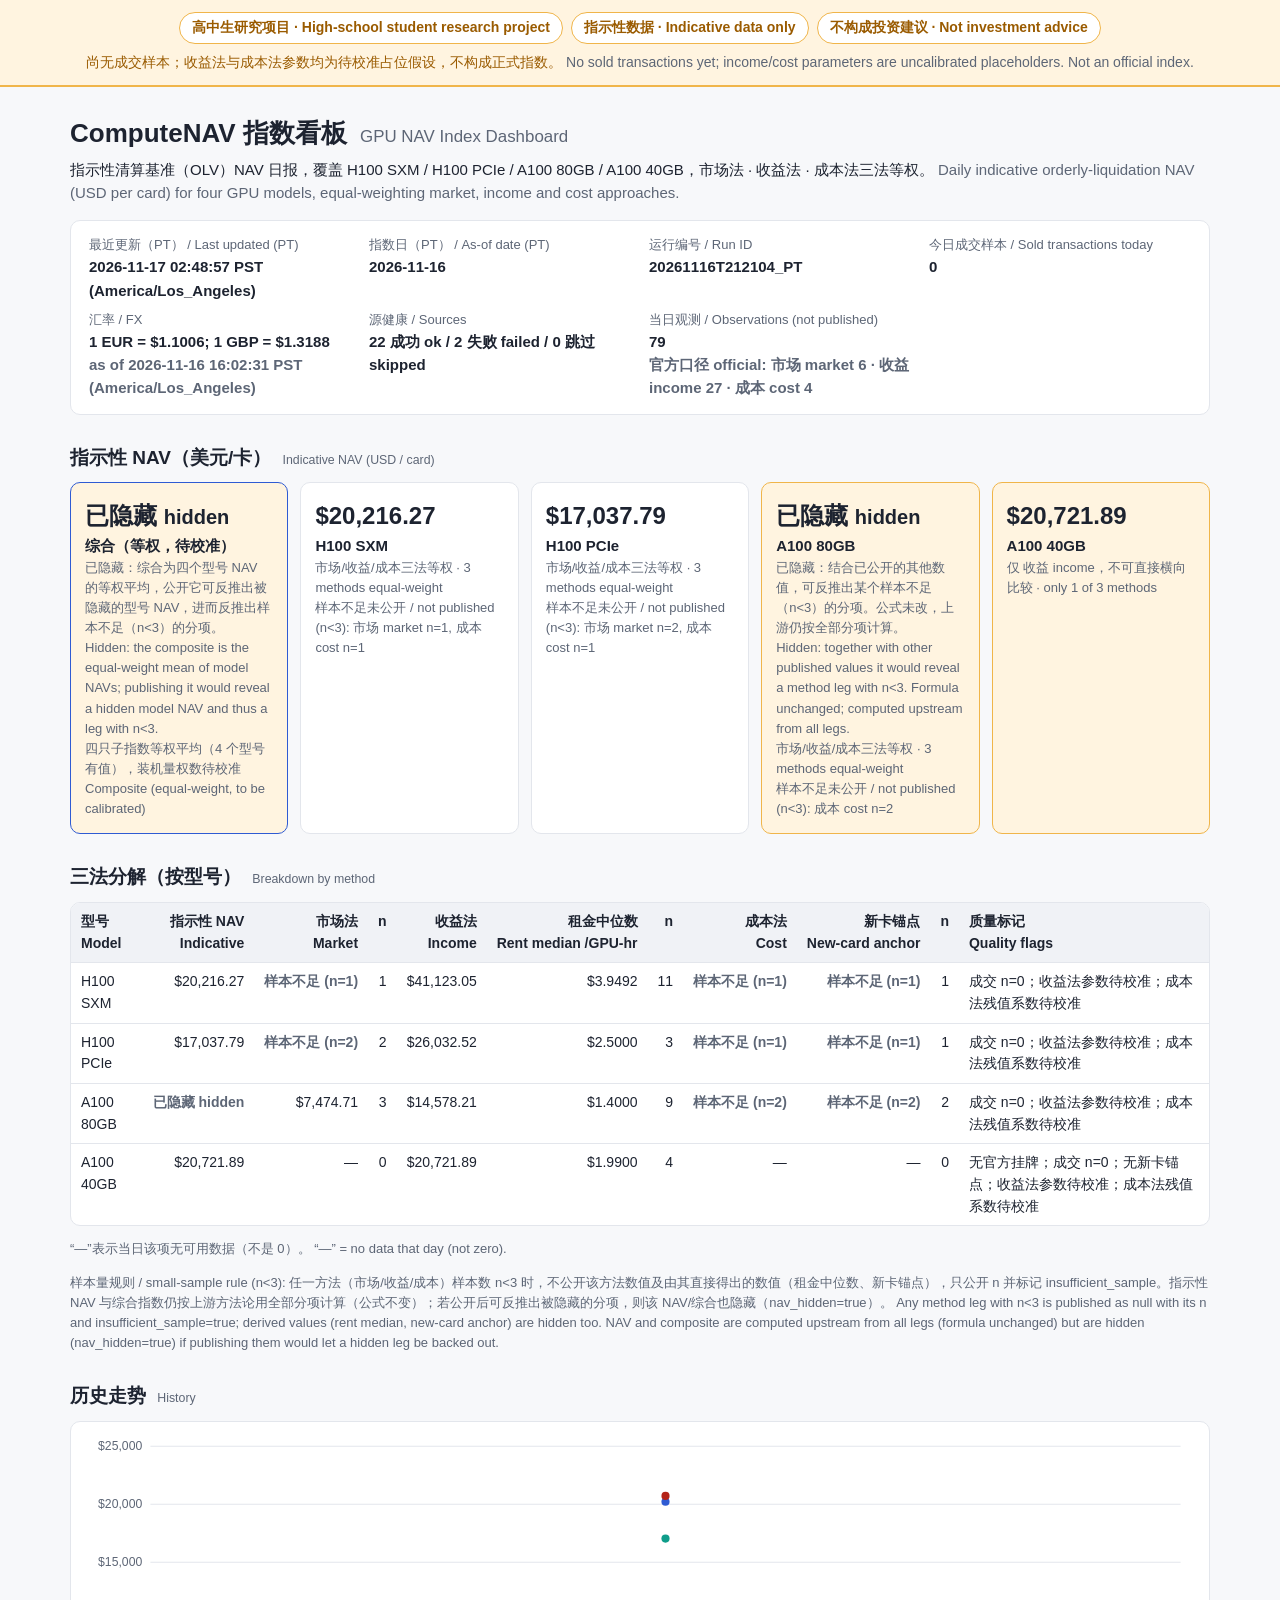
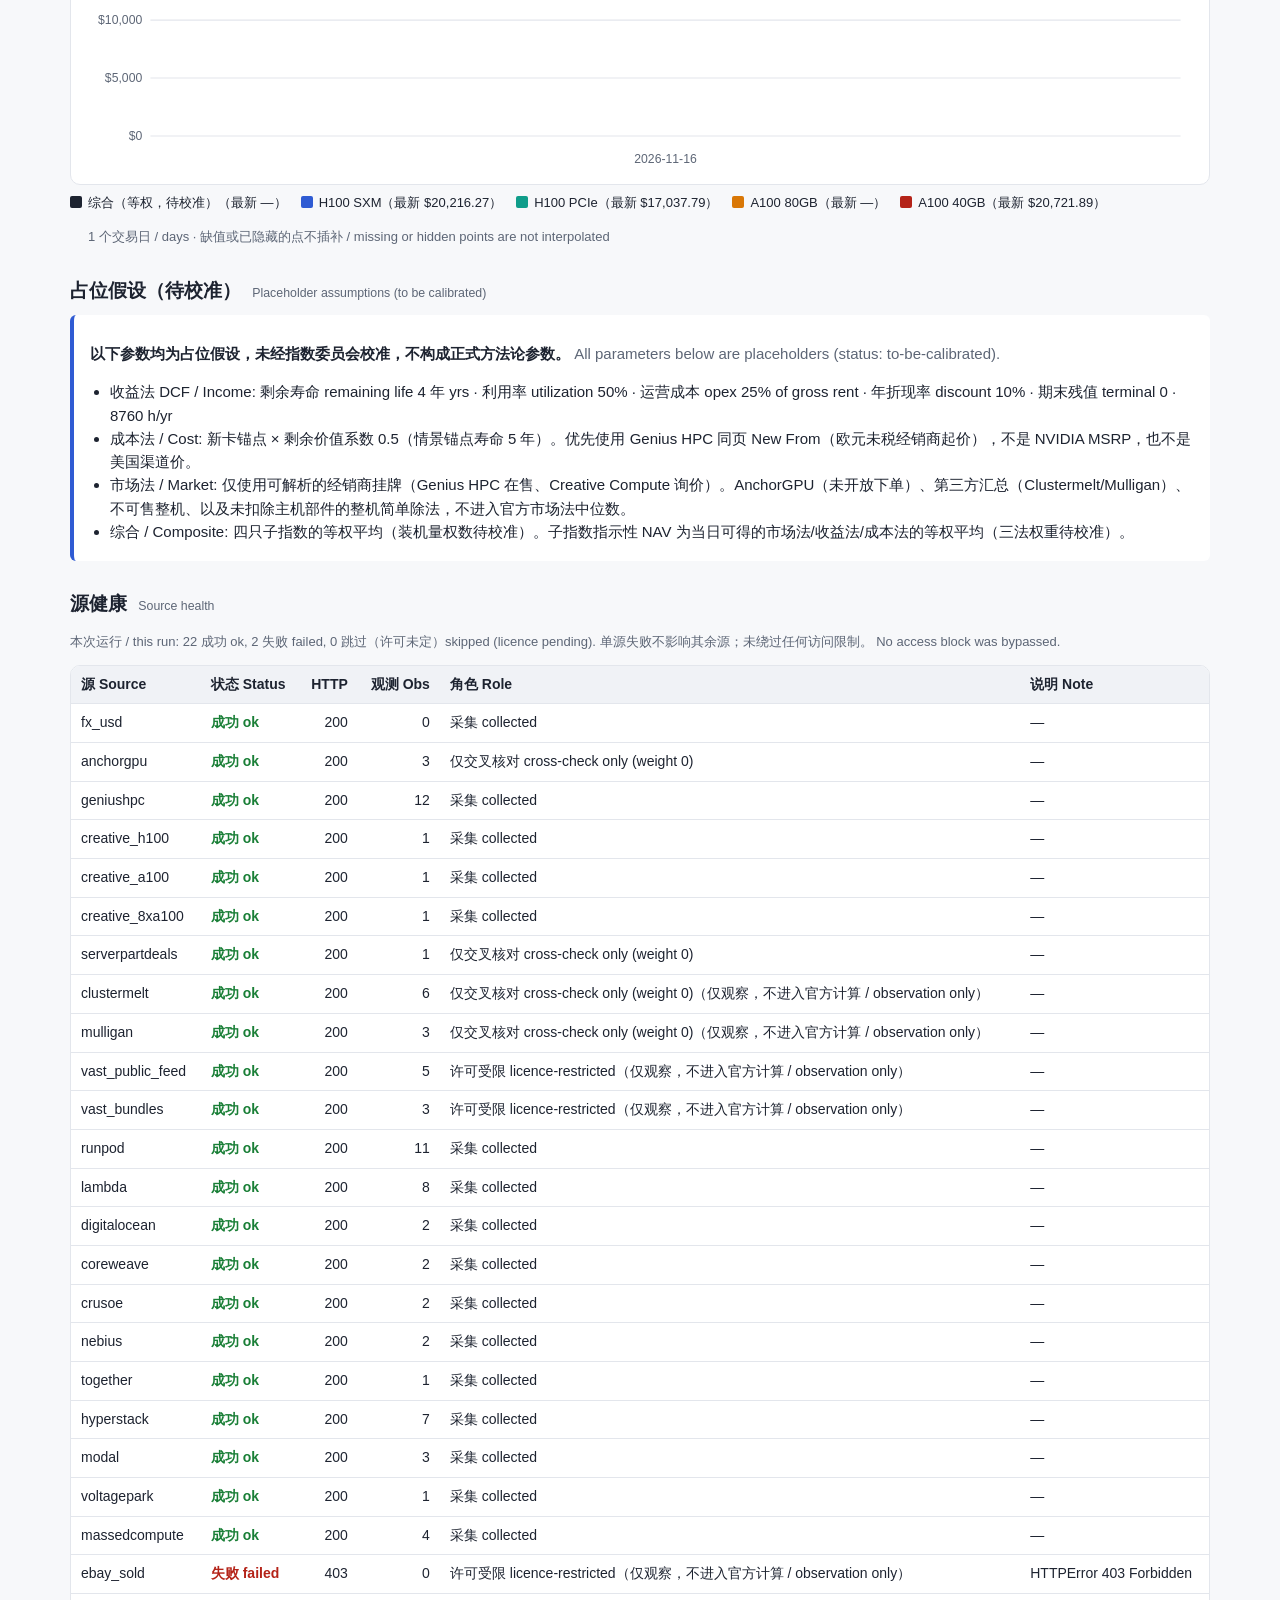
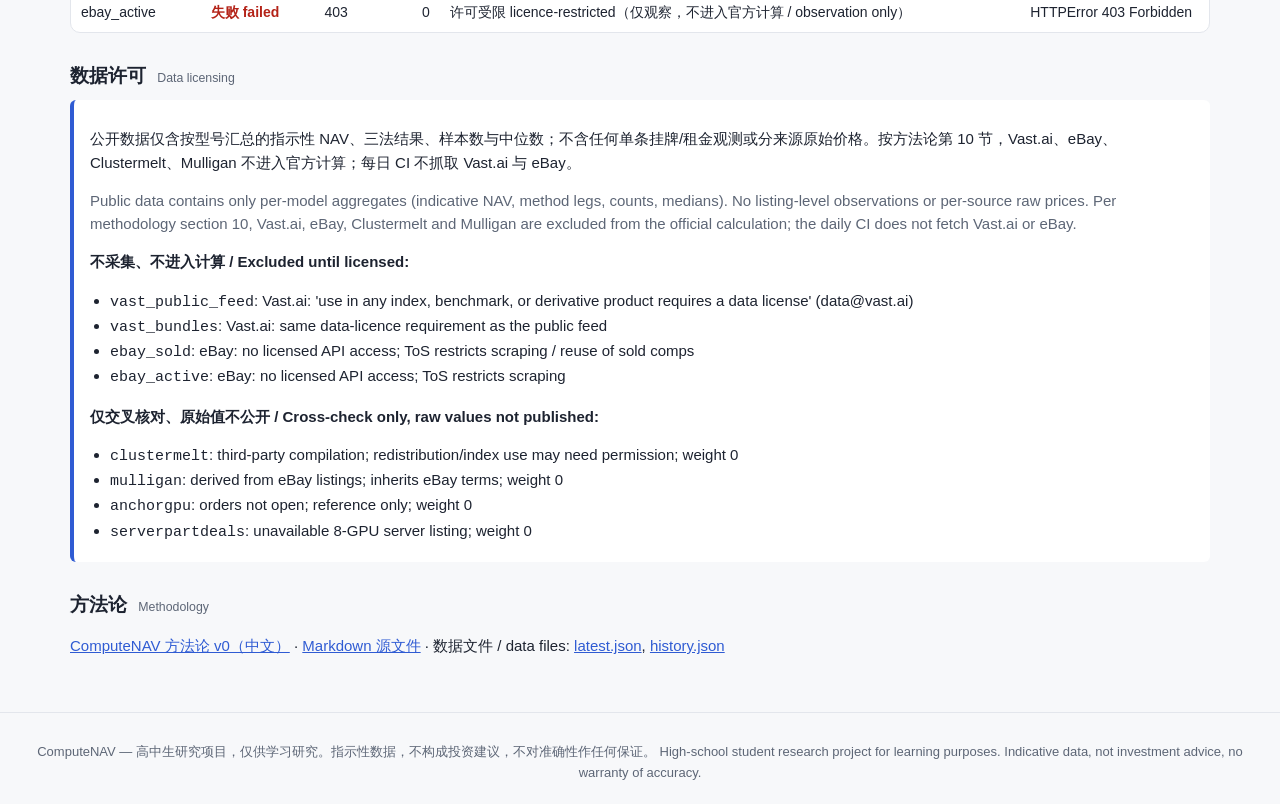
==== docs/index.html @ 980141db "Small-sample rule: hide method values with n<3 and any NAV/composite that would reveal them (latest " ====
<!doctype html>
<html lang="zh-Hans">
<head>
<meta charset="utf-8">
<meta name="viewport" content="width=device-width, initial-scale=1">
<title>ComputeNAV 指数看板 · GPU NAV Index Dashboard</title>
<meta name="description" content="ComputeNAV: indicative NAV for used H100/A100 GPUs. High-school student research project. Indicative data only. Not investment advice.">
<link rel="stylesheet" href="assets/style.css">
</head>
<body>
<header class="banner" role="note" aria-label="Disclaimer">
  <div class="banner-row">
    <span class="pill">高中生研究项目 · High-school student research project</span>
    <span class="pill">指示性数据 · Indicative data only</span>
    <span class="pill">不构成投资建议 · Not investment advice</span>
  </div>
  <p class="banner-text">尚无成交样本；收益法与成本法参数均为待校准占位假设，不构成正式指数。
    <span class="en">No sold transactions yet; income/cost parameters are uncalibrated placeholders. Not an official index.</span></p>
</header>

<main>
  <h1>ComputeNAV 指数看板 <small>GPU NAV Index Dashboard</small></h1>
  <p class="lede">指示性清算基准（OLV）NAV 日报，覆盖 H100 SXM / H100 PCIe / A100 80GB / A100 40GB，市场法 · 收益法 · 成本法三法等权。
    <span class="en">Daily indicative orderly-liquidation NAV (USD per card) for four GPU models, equal-weighting market, income and cost approaches.</span></p>

  <div id="error" class="error" hidden></div>

  <section>
    <dl id="props" class="props"></dl>
  </section>

  <section>
    <h2>指示性 NAV（美元/卡） <small>Indicative NAV (USD / card)</small></h2>
    <div id="metrics" class="metrics"></div>
  </section>

  <section>
    <h2>三法分解（按型号） <small>Breakdown by method</small></h2>
    <div class="table-wrap"><table id="breakdown"></table></div>
    <p class="note">“—”表示当日该项无可用数据（不是 0）。 <span class="en">“—” = no data that day (not zero).</span></p>
    <p id="small-sample" class="note"></p>
  </section>

  <section>
    <h2>历史走势 <small>History</small></h2>
    <div id="chart" class="chart"></div>
    <div id="legend" class="legend"></div>
  </section>

  <section>
    <h2>占位假设（待校准） <small>Placeholder assumptions (to be calibrated)</small></h2>
    <div id="assumptions" class="callout"></div>
  </section>

  <section>
    <h2>源健康 <small>Source health</small></h2>
    <p id="health-caption" class="note"></p>
    <div class="table-wrap"><table id="health"></table></div>
  </section>

  <section>
    <h2>数据许可 <small>Data licensing</small></h2>
    <div id="licensing" class="callout"></div>
  </section>

  <section>
    <h2>方法论 <small>Methodology</small></h2>
    <p><a href="methodology.html">ComputeNAV 方法论 v0（中文）</a> · <a href="methodology.md">Markdown 源文件</a> ·
      数据文件 / data files: <a href="data/latest.json">latest.json</a>, <a href="data/history.json">history.json</a></p>
  </section>
</main>

<footer>
  <p>ComputeNAV — 高中生研究项目，仅供学习研究。指示性数据，不构成投资建议，不对准确性作任何保证。
    <span class="en">High-school student research project for learning purposes. Indicative data, not investment advice, no warranty of accuracy.</span></p>
</footer>
<script src="assets/app.js"></script>
</body>
</html>
---- docs/assets/style.css ----
:root{--fg:#1d2330;--muted:#5d6676;--bg:#f7f8fa;--card:#fff;--line:#e3e6ec;--warn:#9a5b00;--warnbg:#fff4e0;--ok:#1a7f37;--bad:#b42318;--accent:#2f5bd3}
*{box-sizing:border-box}
body{margin:0;font:15px/1.55 -apple-system,BlinkMacSystemFont,"Segoe UI","PingFang SC","Hiragino Sans GB","Noto Sans CJK SC","Microsoft YaHei",sans-serif;color:var(--fg);background:var(--bg)}
main{max-width:1180px;margin:0 auto;padding:8px 20px 40px}
h1{font-size:26px;margin:18px 0 4px}h1 small,h2 small{color:var(--muted);font-weight:400;font-size:.65em;margin-left:6px}
h2{font-size:19px;margin:28px 0 10px}
.en{color:var(--muted)}
.lede{margin-top:4px}
.banner{background:var(--warnbg);border-bottom:2px solid #f0b54a;padding:12px 20px}
.banner-row{display:flex;flex-wrap:wrap;gap:8px;justify-content:center}
.pill{background:#fff;border:1px solid #f0b54a;color:var(--warn);font-weight:700;border-radius:999px;padding:4px 12px;font-size:14px}
.banner-text{text-align:center;margin:8px 0 0;color:var(--warn);font-size:14px}
.props{display:grid;grid-template-columns:repeat(auto-fit,minmax(240px,1fr));gap:8px 18px;background:var(--card);border:1px solid var(--line);border-radius:10px;padding:14px 18px;margin:16px 0 0}
.props div{min-width:0}.props dt{color:var(--muted);font-size:13px}.props dd{margin:0;font-weight:600;overflow-wrap:anywhere}
.metrics{display:grid;grid-template-columns:repeat(auto-fit,minmax(200px,1fr));gap:12px}
.metric{background:var(--card);border:1px solid var(--line);border-radius:10px;padding:14px}
.metric .v{font-size:24px;font-weight:700;font-variant-numeric:tabular-nums}
.metric .l{font-weight:600}.metric .d{color:var(--muted);font-size:13px}
.metric.warn{border-color:#f0b54a;background:var(--warnbg)}
.metric.primary{border-color:var(--accent)}
.table-wrap{overflow-x:auto;background:var(--card);border:1px solid var(--line);border-radius:10px}
table{border-collapse:collapse;width:100%;font-size:14px}
th,td{padding:8px 10px;border-bottom:1px solid var(--line);text-align:left;vertical-align:top}
th{background:#f0f2f6;font-weight:600;white-space:nowrap}
td.num,th.num{text-align:right;font-variant-numeric:tabular-nums;white-space:nowrap}
tr:last-child td{border-bottom:0}
.ok{color:var(--ok);font-weight:600}.bad{color:var(--bad);font-weight:600}.skip{color:var(--muted);font-weight:600}
.note{color:var(--muted);font-size:13px}
.callout{background:var(--card);border-left:4px solid var(--accent);border-radius:6px;padding:12px 16px}
.callout ul{margin:6px 0;padding-left:20px}
.chart{background:var(--card);border:1px solid var(--line);border-radius:10px;padding:8px}
.chart svg{width:100%;height:auto;display:block}
.legend{display:flex;flex-wrap:wrap;gap:14px;margin-top:8px;font-size:13px}
.legend span::before{content:"";display:inline-block;width:12px;height:12px;border-radius:2px;margin-right:6px;vertical-align:-1px;background:var(--c)}
.error{background:#fde8e8;border:1px solid var(--bad);color:var(--bad);border-radius:8px;padding:10px 14px;margin-top:12px}
footer{border-top:1px solid var(--line);padding:16px 20px;color:var(--muted);font-size:13px;text-align:center}
a{color:var(--accent)}
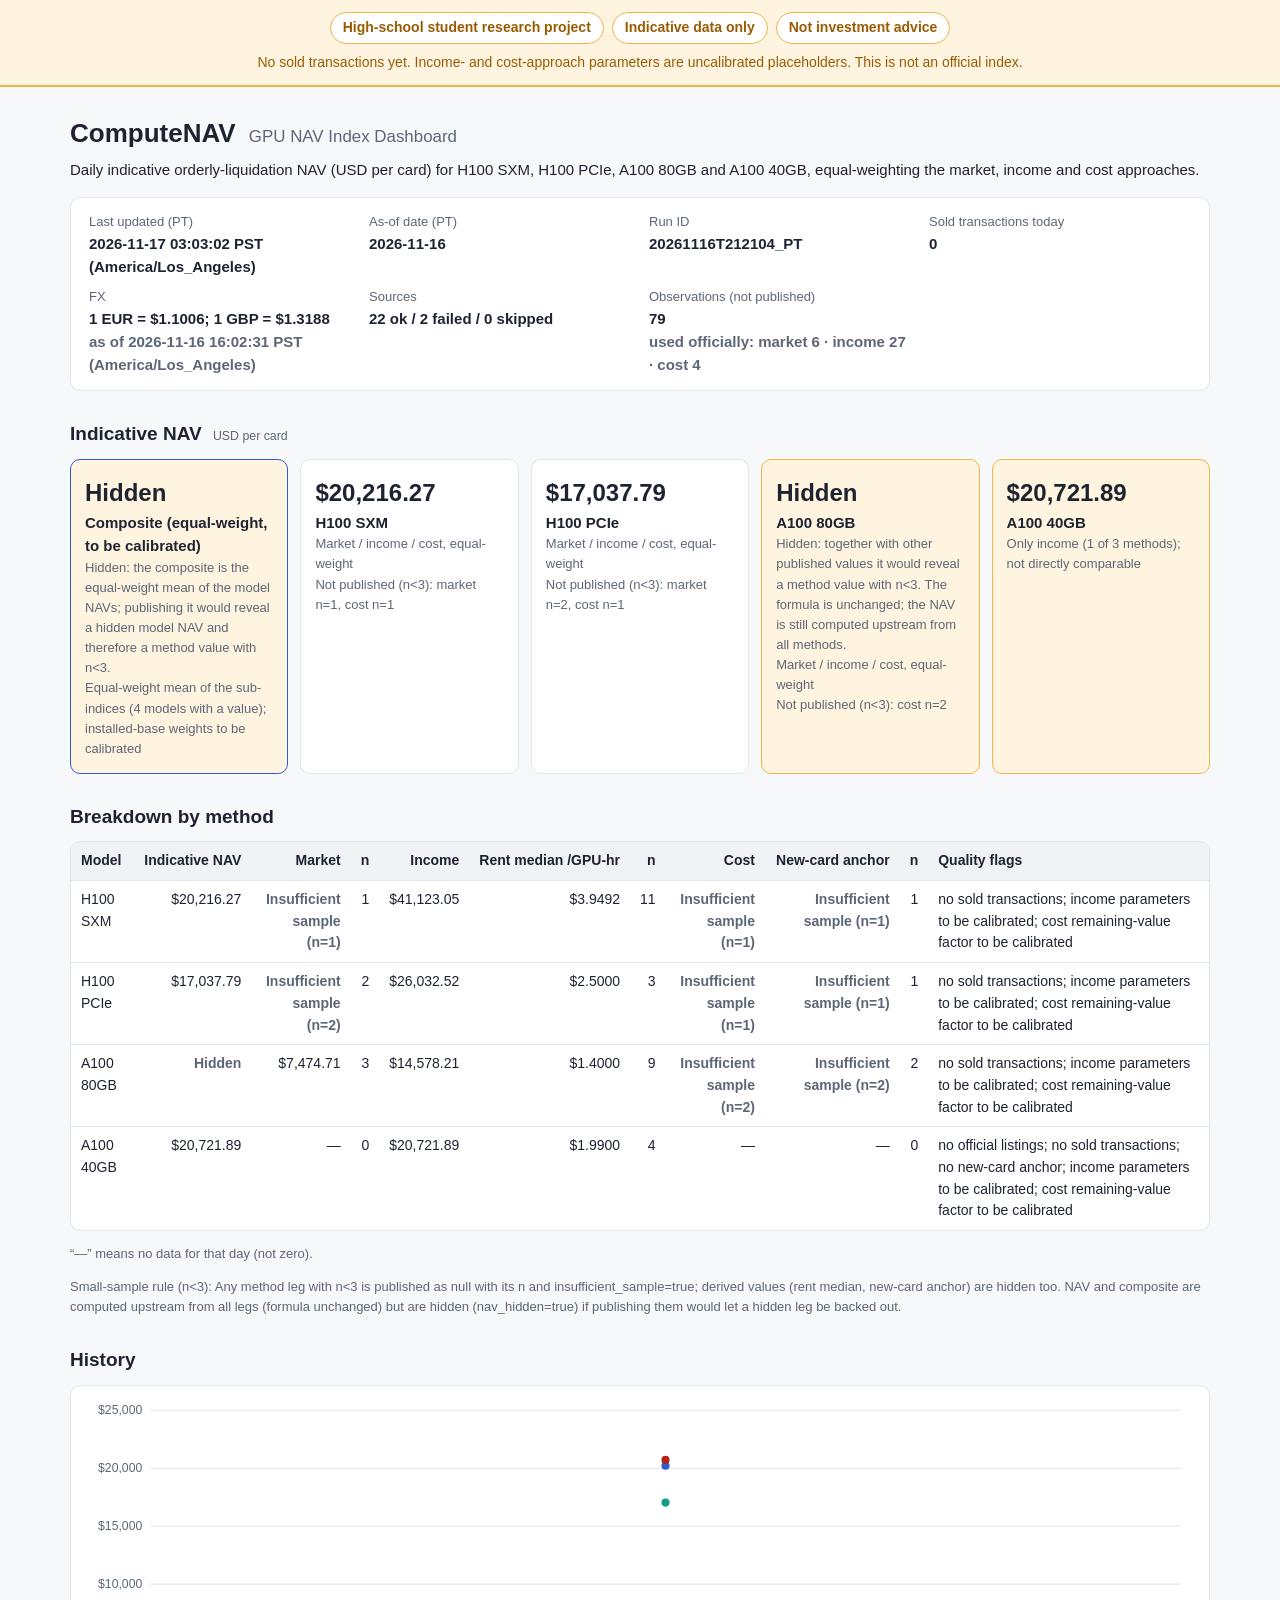
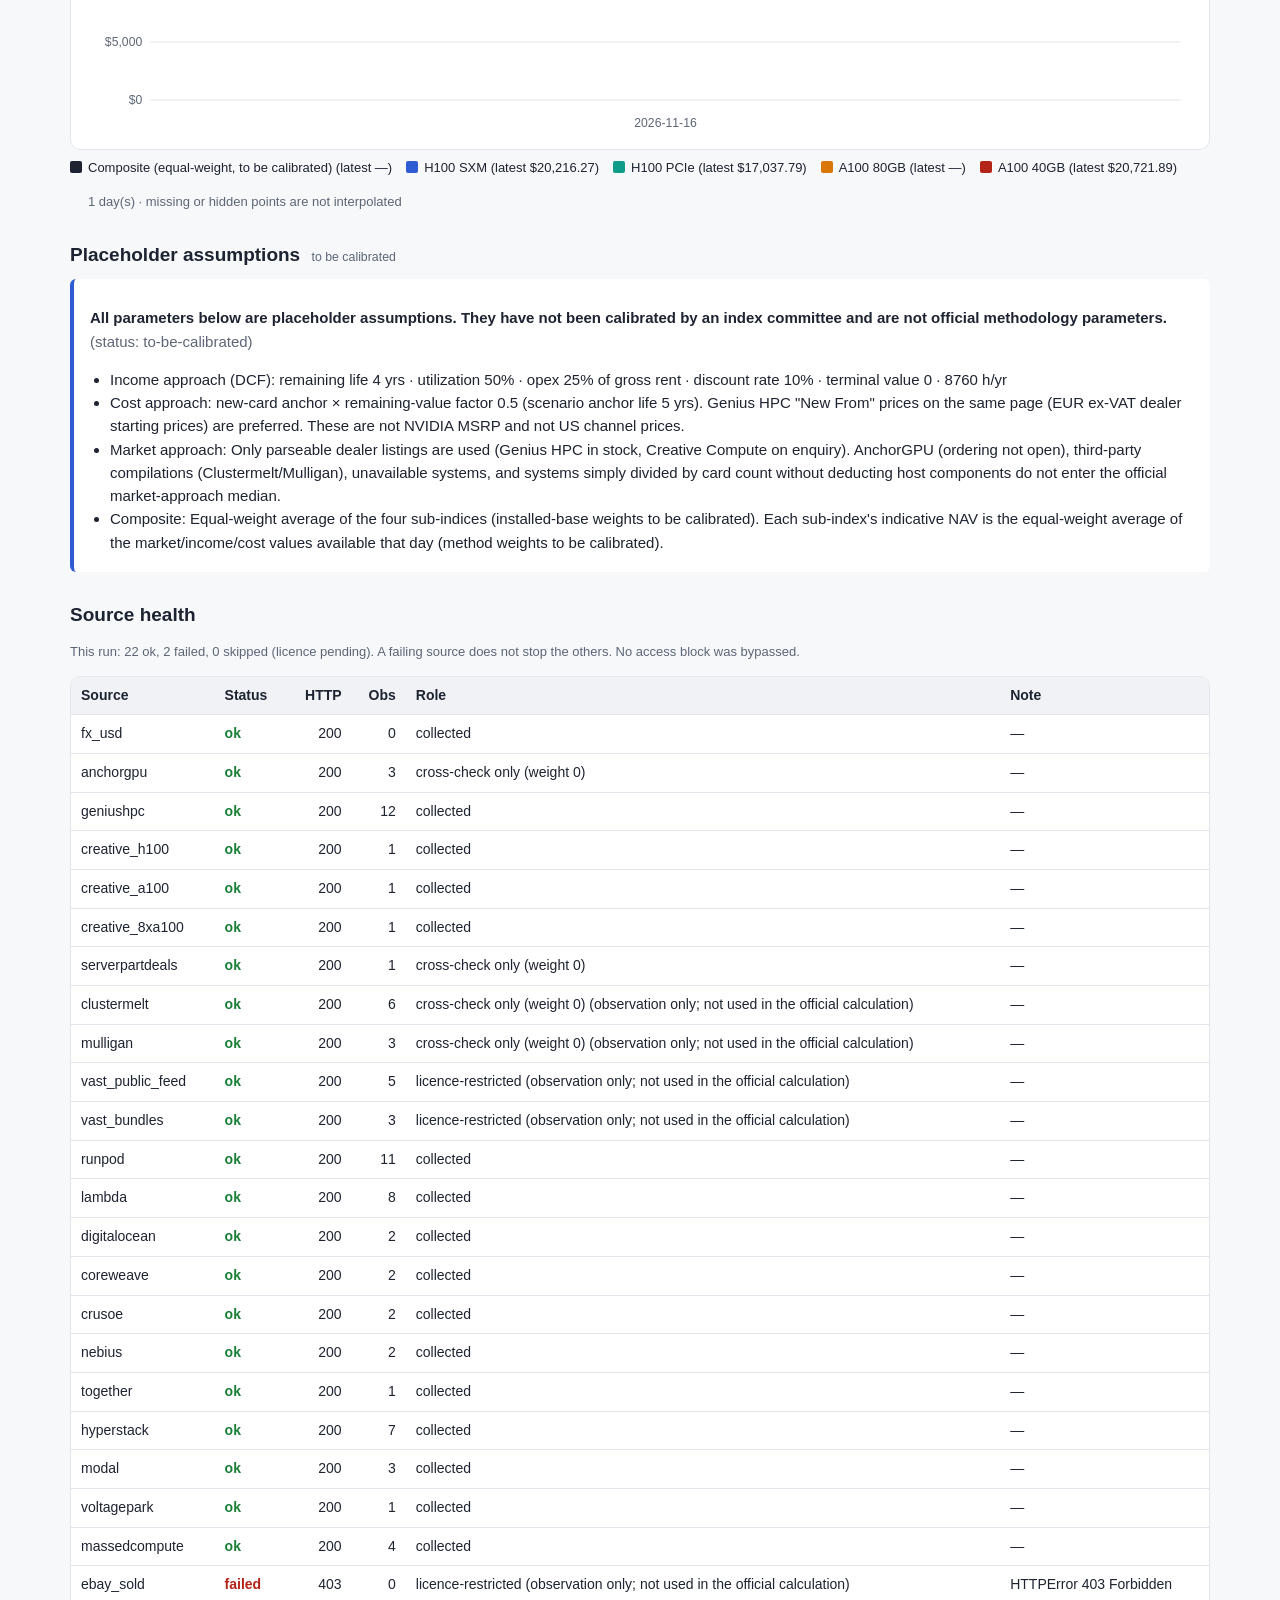
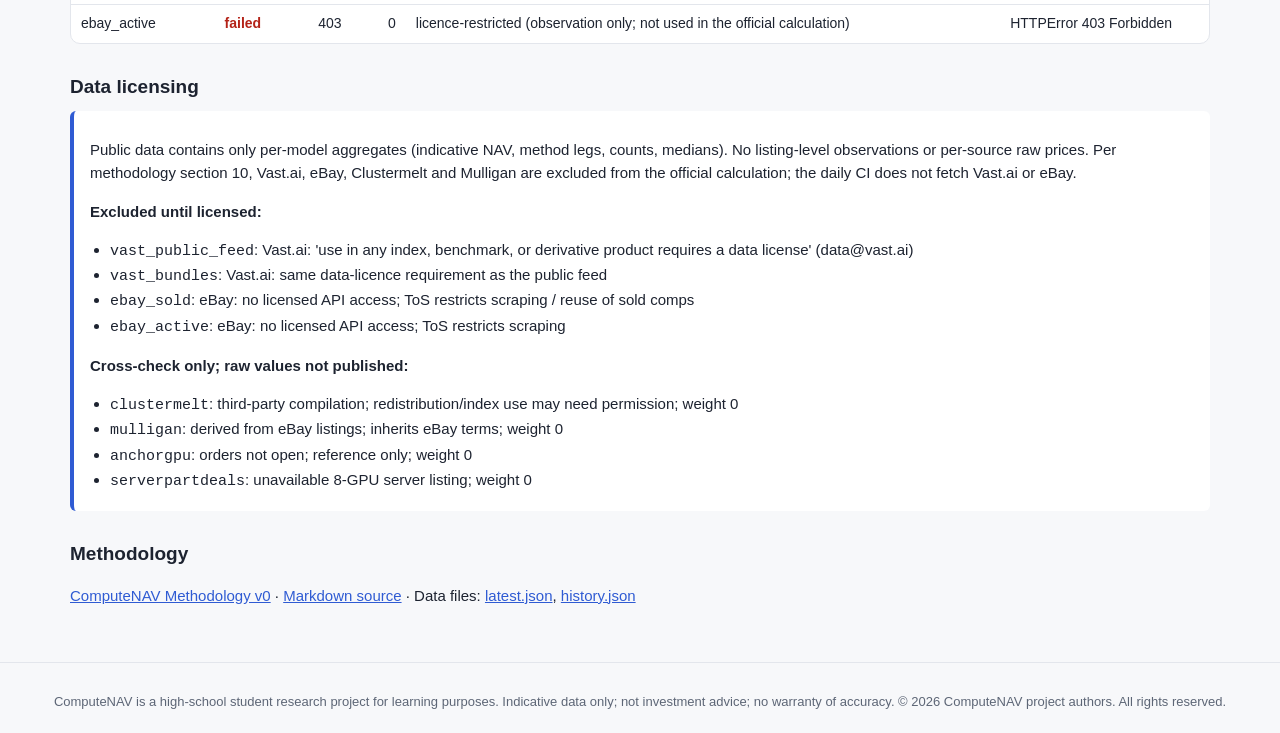
==== commit eeb447eb: "English-only public content: site UI, README, methodology translation, public JSON texts; English-te" ====
--- a/docs/index.html
+++ b/docs/index.html
@@ -1,27 +1,25 @@
 <!doctype html>
-<html lang="zh-Hans">
+<html lang="en">
 <head>
 <meta charset="utf-8">
 <meta name="viewport" content="width=device-width, initial-scale=1">
-<title>ComputeNAV 指数看板 · GPU NAV Index Dashboard</title>
+<title>ComputeNAV · GPU NAV Index Dashboard</title>
 <meta name="description" content="ComputeNAV: indicative NAV for used H100/A100 GPUs. High-school student research project. Indicative data only. Not investment advice.">
 <link rel="stylesheet" href="assets/style.css">
 </head>
 <body>
 <header class="banner" role="note" aria-label="Disclaimer">
   <div class="banner-row">
-    <span class="pill">高中生研究项目 · High-school student research project</span>
-    <span class="pill">指示性数据 · Indicative data only</span>
-    <span class="pill">不构成投资建议 · Not investment advice</span>
+    <span class="pill">High-school student research project</span>
+    <span class="pill">Indicative data only</span>
+    <span class="pill">Not investment advice</span>
   </div>
-  <p class="banner-text">尚无成交样本；收益法与成本法参数均为待校准占位假设，不构成正式指数。
-    <span class="en">No sold transactions yet; income/cost parameters are uncalibrated placeholders. Not an official index.</span></p>
+  <p class="banner-text">No sold transactions yet. Income- and cost-approach parameters are uncalibrated placeholders. This is not an official index.</p>
 </header>
 
 <main>
-  <h1>ComputeNAV 指数看板 <small>GPU NAV Index Dashboard</small></h1>
-  <p class="lede">指示性清算基准（OLV）NAV 日报，覆盖 H100 SXM / H100 PCIe / A100 80GB / A100 40GB，市场法 · 收益法 · 成本法三法等权。
-    <span class="en">Daily indicative orderly-liquidation NAV (USD per card) for four GPU models, equal-weighting market, income and cost approaches.</span></p>
+  <h1>ComputeNAV <small>GPU NAV Index Dashboard</small></h1>
+  <p class="lede">Daily indicative orderly-liquidation NAV (USD per card) for H100 SXM, H100 PCIe, A100 80GB and A100 40GB, equal-weighting the market, income and cost approaches.</p>
 
   <div id="error" class="error" hidden></div>
 
@@ -30,49 +28,48 @@
   </section>
 
   <section>
-    <h2>指示性 NAV（美元/卡） <small>Indicative NAV (USD / card)</small></h2>
+    <h2>Indicative NAV <small>USD per card</small></h2>
     <div id="metrics" class="metrics"></div>
   </section>
 
   <section>
-    <h2>三法分解（按型号） <small>Breakdown by method</small></h2>
+    <h2>Breakdown by method</h2>
     <div class="table-wrap"><table id="breakdown"></table></div>
-    <p class="note">“—”表示当日该项无可用数据（不是 0）。 <span class="en">“—” = no data that day (not zero).</span></p>
+    <p class="note">“—” means no data for that day (not zero).</p>
     <p id="small-sample" class="note"></p>
   </section>
 
   <section>
-    <h2>历史走势 <small>History</small></h2>
+    <h2>History</h2>
     <div id="chart" class="chart"></div>
     <div id="legend" class="legend"></div>
   </section>
 
   <section>
-    <h2>占位假设（待校准） <small>Placeholder assumptions (to be calibrated)</small></h2>
+    <h2>Placeholder assumptions <small>to be calibrated</small></h2>
     <div id="assumptions" class="callout"></div>
   </section>
 
   <section>
-    <h2>源健康 <small>Source health</small></h2>
+    <h2>Source health</h2>
     <p id="health-caption" class="note"></p>
     <div class="table-wrap"><table id="health"></table></div>
   </section>
 
   <section>
-    <h2>数据许可 <small>Data licensing</small></h2>
+    <h2>Data licensing</h2>
     <div id="licensing" class="callout"></div>
   </section>
 
   <section>
-    <h2>方法论 <small>Methodology</small></h2>
-    <p><a href="methodology.html">ComputeNAV 方法论 v0（中文）</a> · <a href="methodology.md">Markdown 源文件</a> ·
-      数据文件 / data files: <a href="data/latest.json">latest.json</a>, <a href="data/history.json">history.json</a></p>
+    <h2>Methodology</h2>
+    <p><a href="methodology.html">ComputeNAV Methodology v0</a> · <a href="methodology.md">Markdown source</a> ·
+      Data files: <a href="data/latest.json">latest.json</a>, <a href="data/history.json">history.json</a></p>
   </section>
 </main>
 
 <footer>
-  <p>ComputeNAV — 高中生研究项目，仅供学习研究。指示性数据，不构成投资建议，不对准确性作任何保证。
-    <span class="en">High-school student research project for learning purposes. Indicative data, not investment advice, no warranty of accuracy.</span></p>
+  <p>ComputeNAV is a high-school student research project for learning purposes. Indicative data only; not investment advice; no warranty of accuracy. © 2026 ComputeNAV project authors. All rights reserved.</p>
 </footer>
 <script src="assets/app.js"></script>
 </body>
--- a/docs/assets/style.css
+++ b/docs/assets/style.css
@@ -1,6 +1,6 @@
 :root{--fg:#1d2330;--muted:#5d6676;--bg:#f7f8fa;--card:#fff;--line:#e3e6ec;--warn:#9a5b00;--warnbg:#fff4e0;--ok:#1a7f37;--bad:#b42318;--accent:#2f5bd3}
 *{box-sizing:border-box}
-body{margin:0;font:15px/1.55 -apple-system,BlinkMacSystemFont,"Segoe UI","PingFang SC","Hiragino Sans GB","Noto Sans CJK SC","Microsoft YaHei",sans-serif;color:var(--fg);background:var(--bg)}
+body{margin:0;font:15px/1.55 -apple-system,BlinkMacSystemFont,"Segoe UI",Roboto,Helvetica,Arial,sans-serif;color:var(--fg);background:var(--bg)}
 main{max-width:1180px;margin:0 auto;padding:8px 20px 40px}
 h1{font-size:26px;margin:18px 0 4px}h1 small,h2 small{color:var(--muted);font-weight:400;font-size:.65em;margin-left:6px}
 h2{font-size:19px;margin:28px 0 10px}
@@ -35,3 +35,5 @@
 .error{background:#fde8e8;border:1px solid var(--bad);color:var(--bad);border-radius:8px;padding:10px 14px;margin-top:12px}
 footer{border-top:1px solid var(--line);padding:16px 20px;color:var(--muted);font-size:13px;text-align:center}
 a{color:var(--accent)}
+#breakdown td:last-child{min-width:220px}
+td.num .skip{white-space:normal;display:inline-block;max-width:9em;text-align:right}
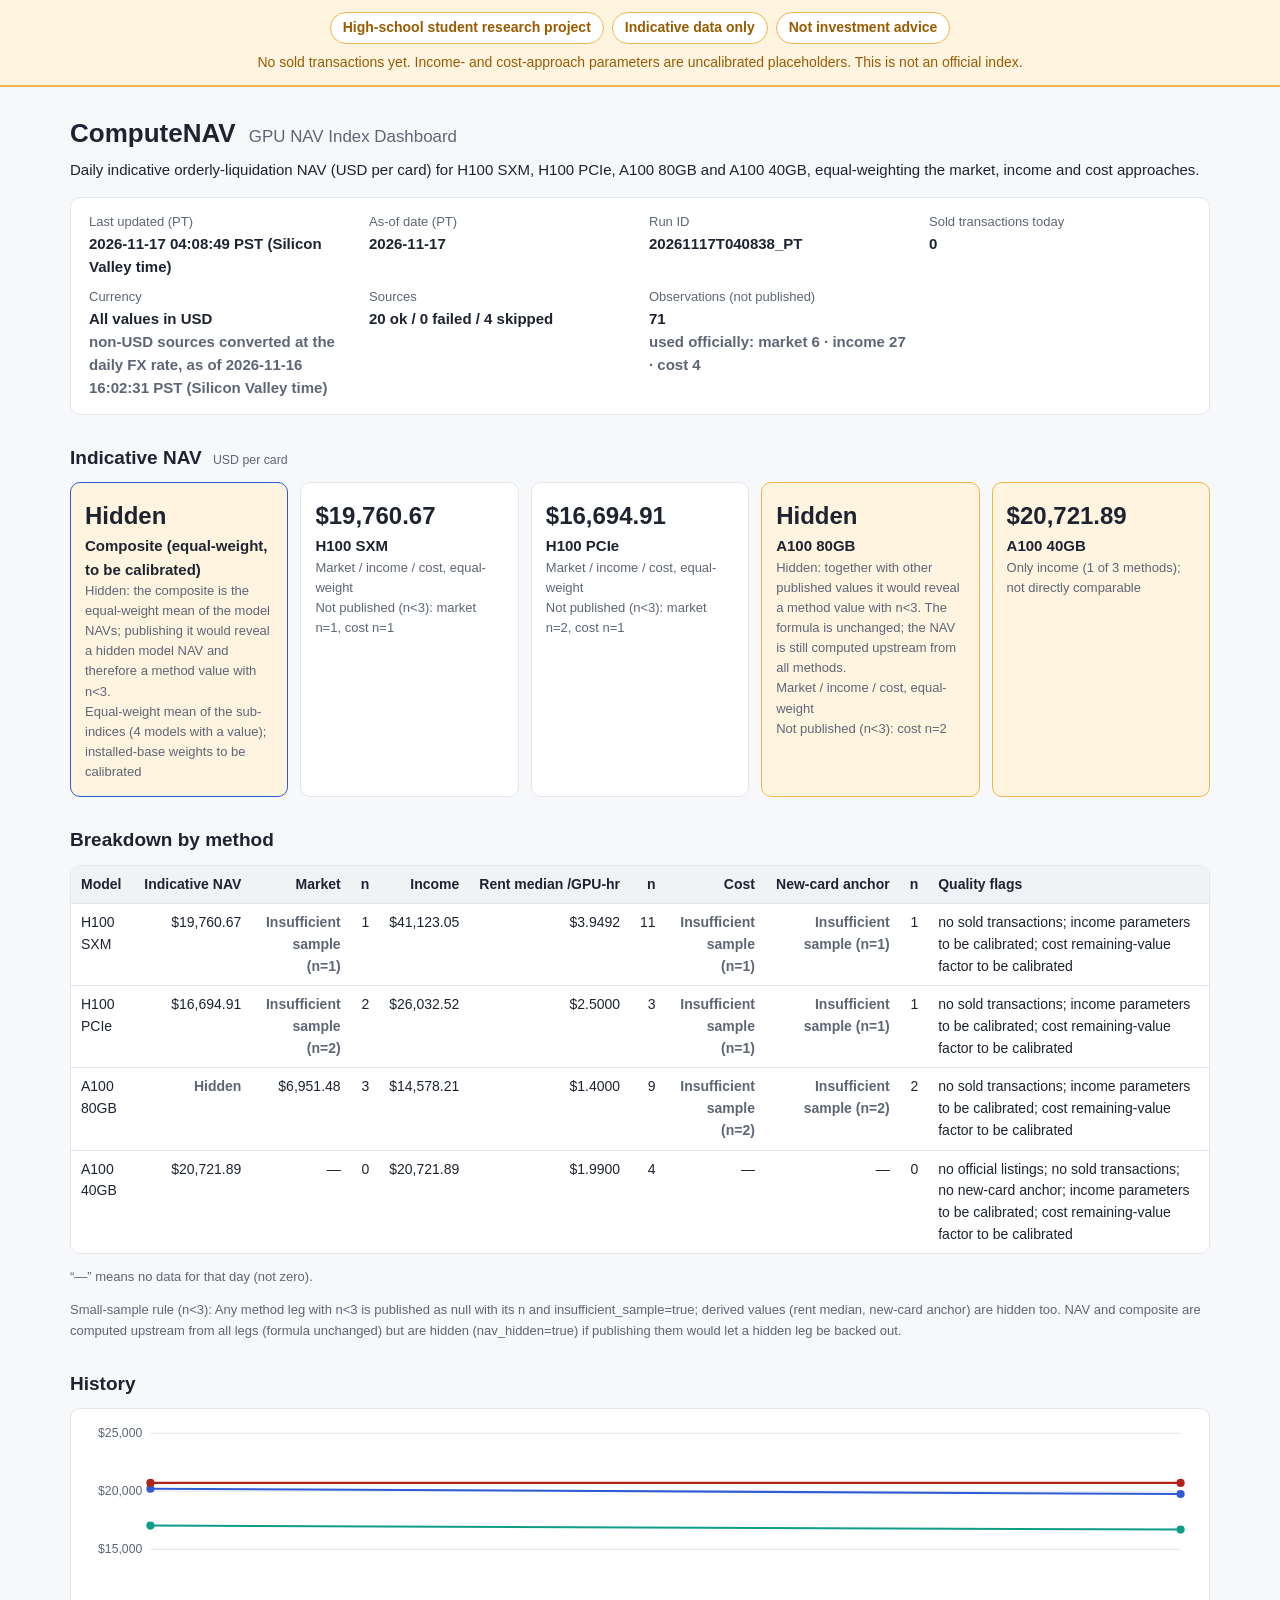
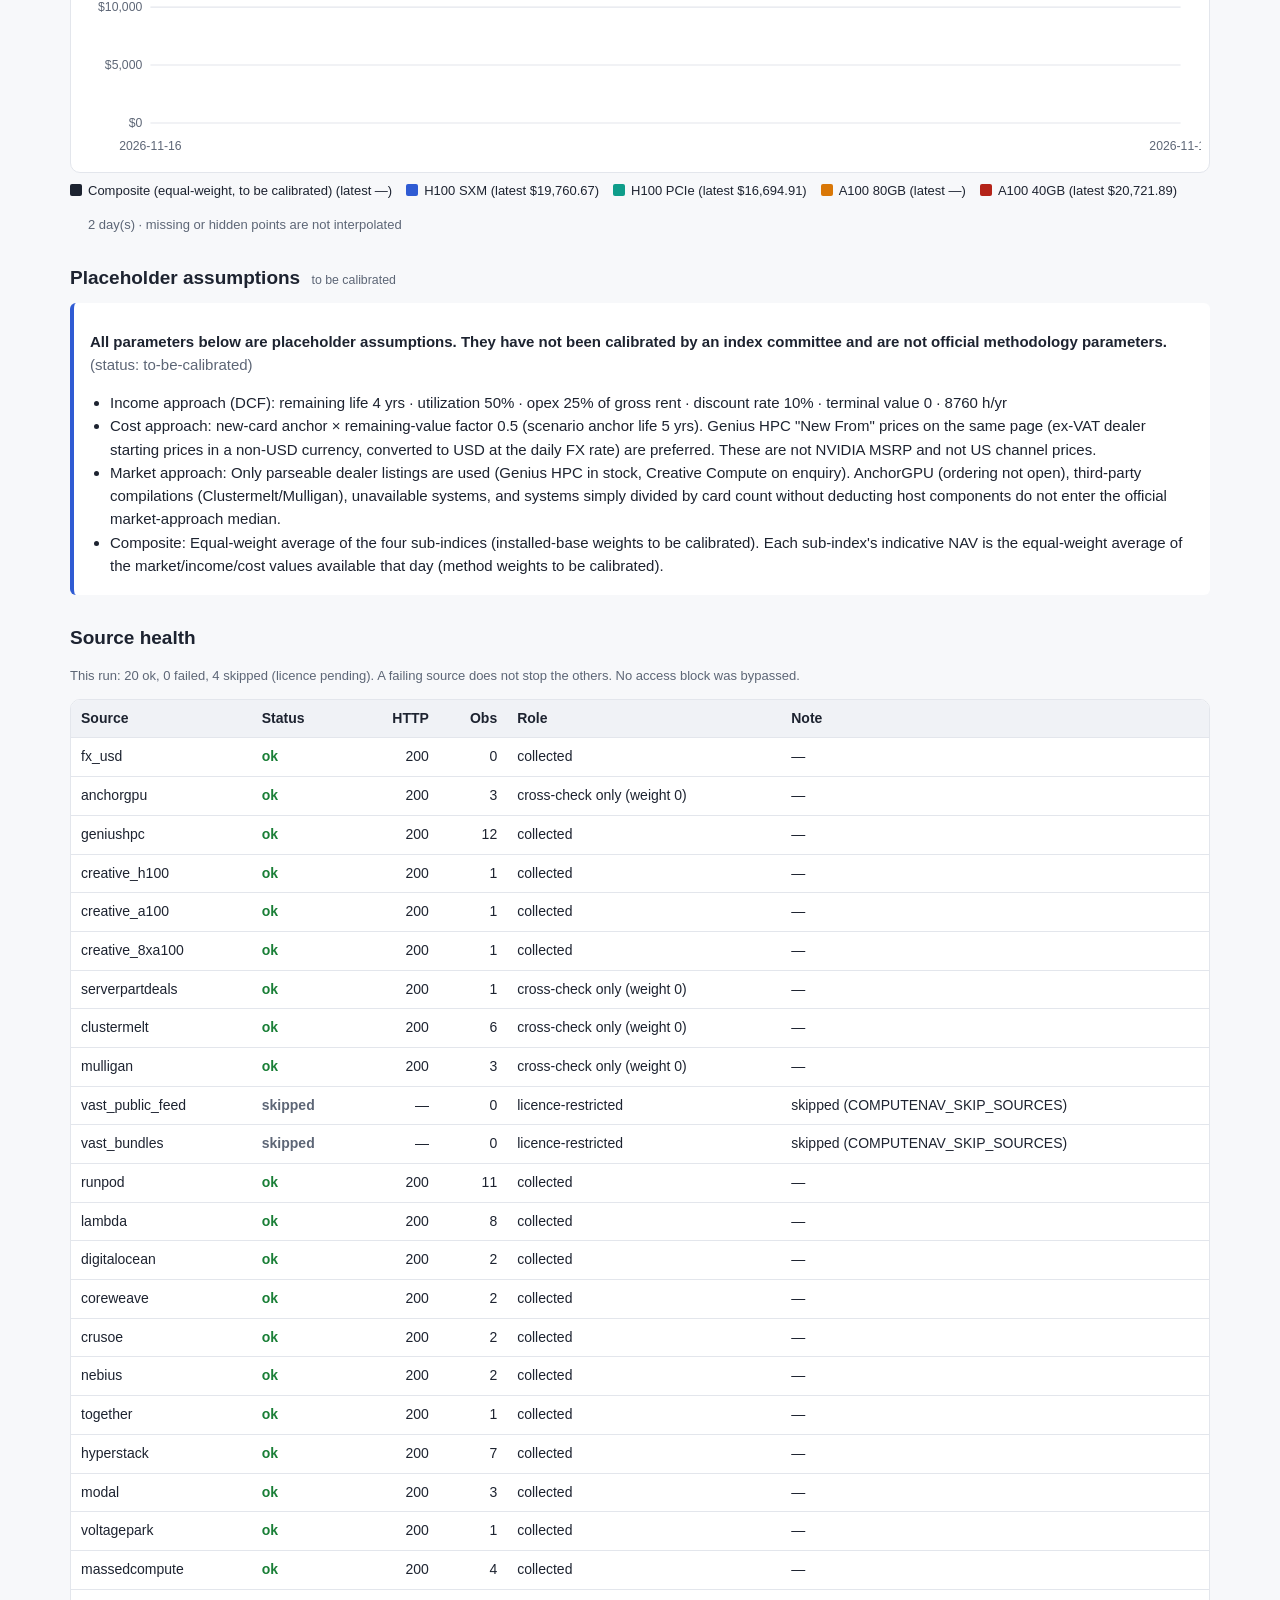
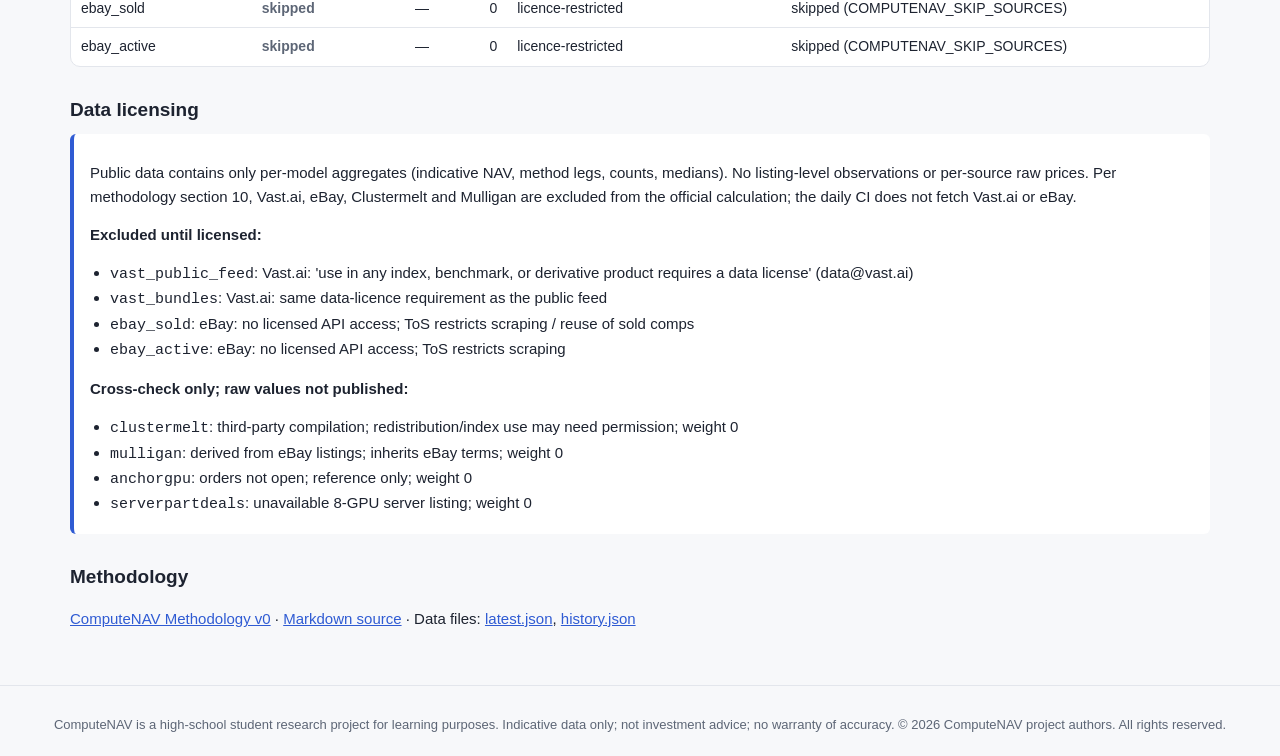
==== commit 105ef461: "Cache-bust site assets" ====
--- a/docs/index.html
+++ b/docs/index.html
@@ -5,7 +5,7 @@
 <meta name="viewport" content="width=device-width, initial-scale=1">
 <title>ComputeNAV · GPU NAV Index Dashboard</title>
 <meta name="description" content="ComputeNAV: indicative NAV for used H100/A100 GPUs. High-school student research project. Indicative data only. Not investment advice.">
-<link rel="stylesheet" href="assets/style.css">
+<link rel="stylesheet" href="assets/style.css?v=202611171220">
 </head>
 <body>
 <header class="banner" role="note" aria-label="Disclaimer">
@@ -71,6 +71,6 @@
 <footer>
   <p>ComputeNAV is a high-school student research project for learning purposes. Indicative data only; not investment advice; no warranty of accuracy. © 2026 ComputeNAV project authors. All rights reserved.</p>
 </footer>
-<script src="assets/app.js"></script>
+<script src="assets/app.js?v=202611171220"></script>
 </body>
 </html>
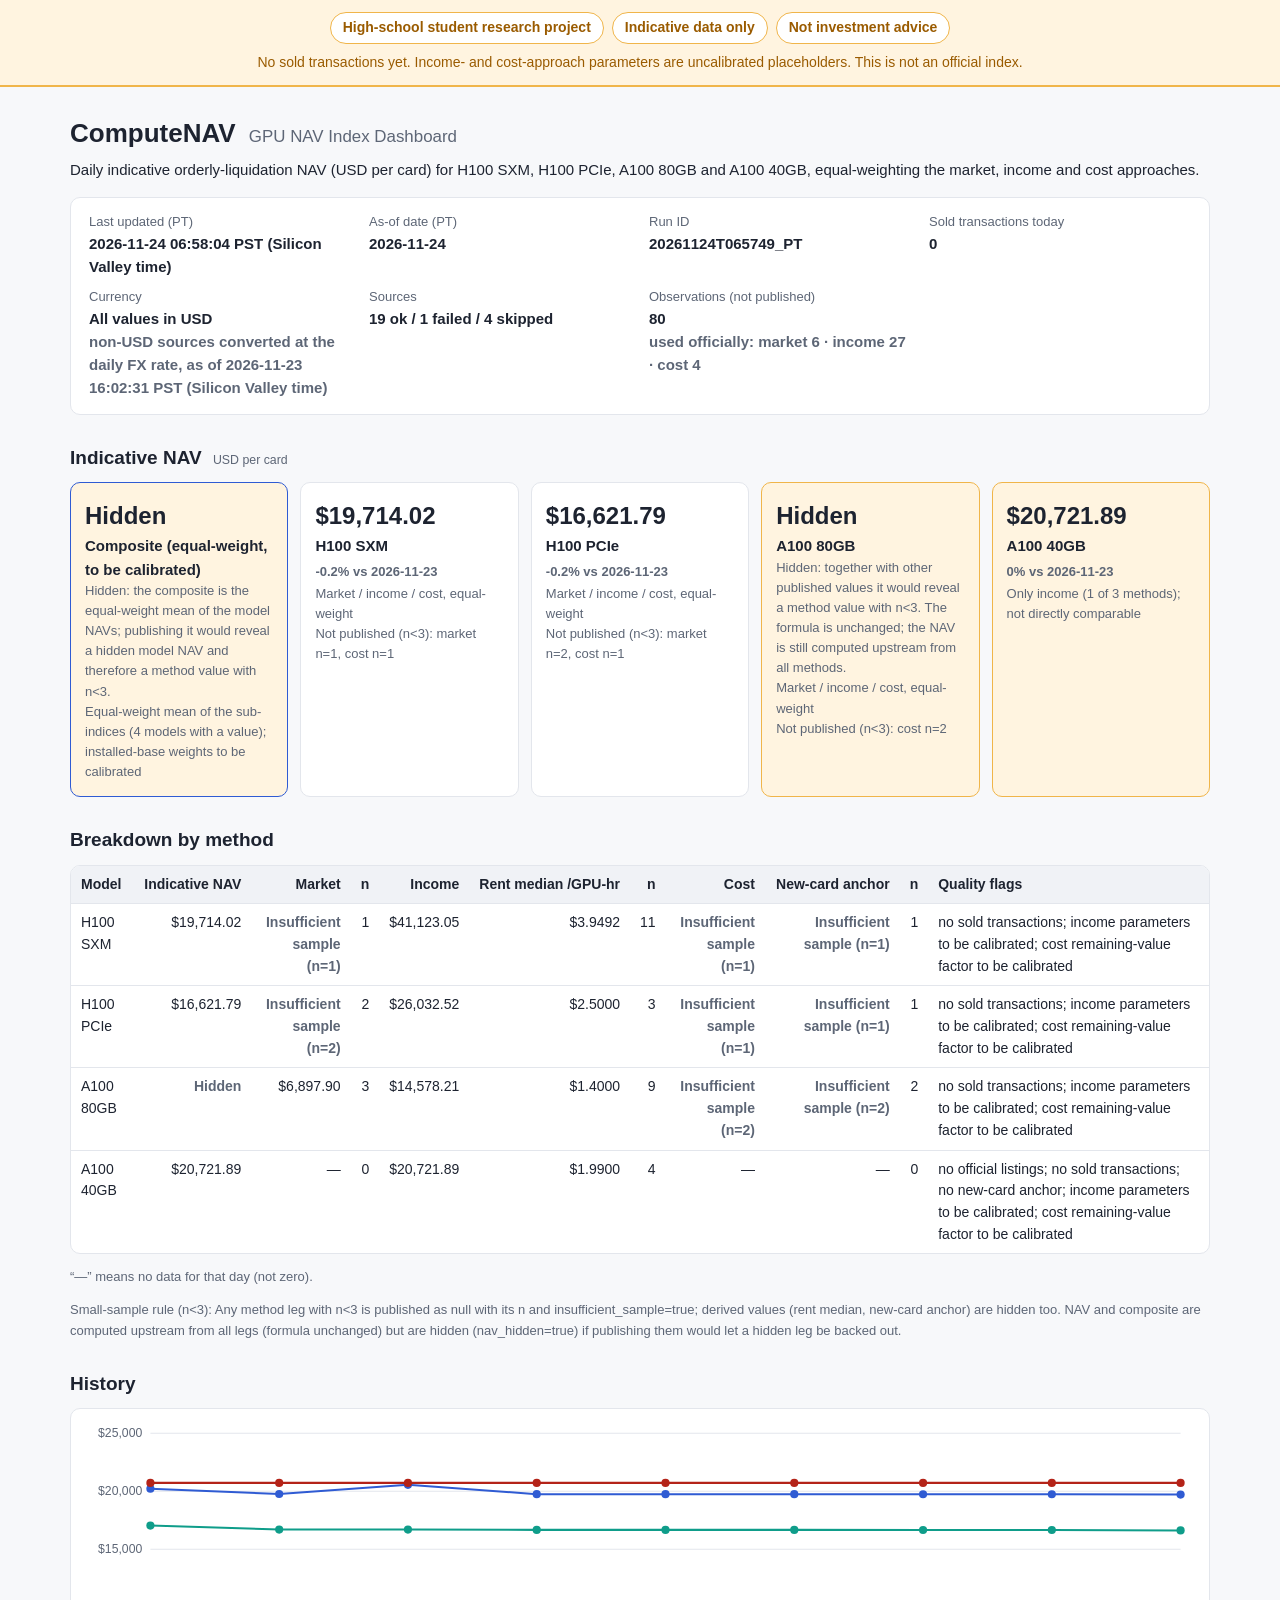
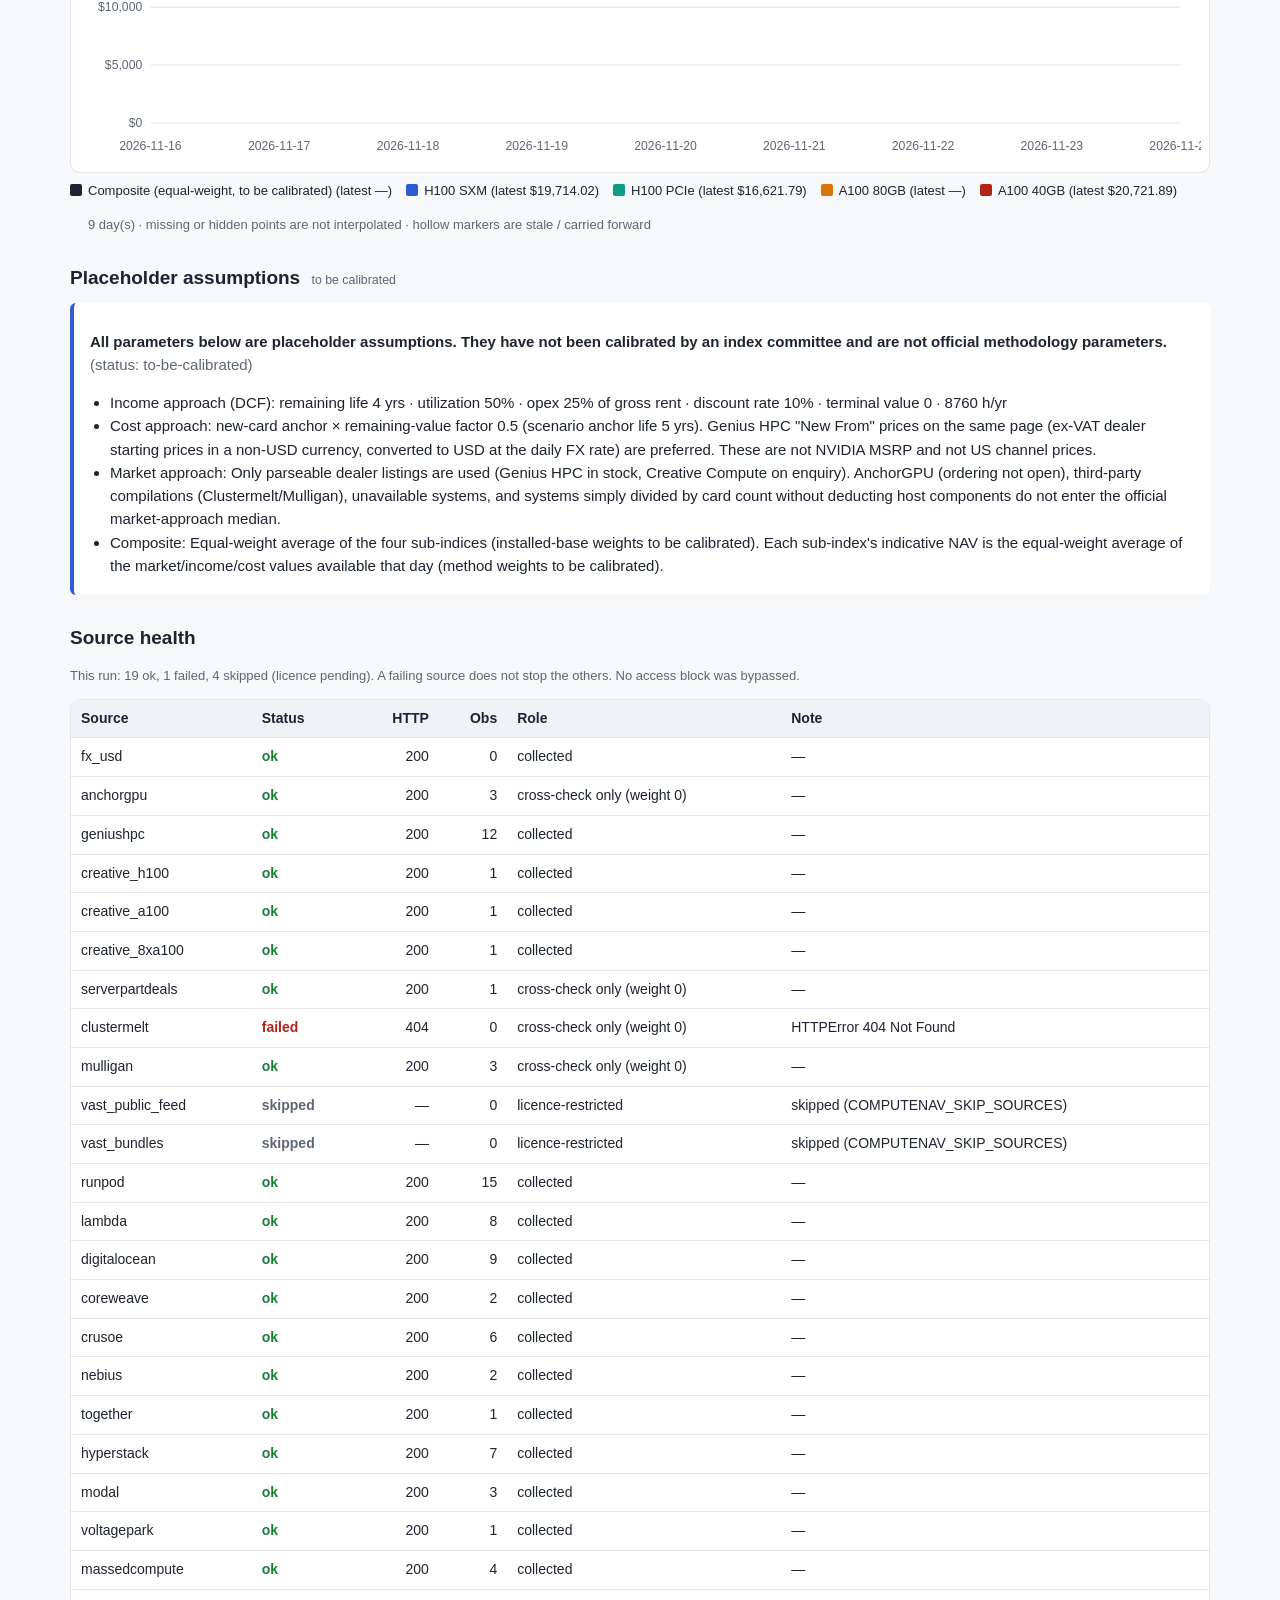
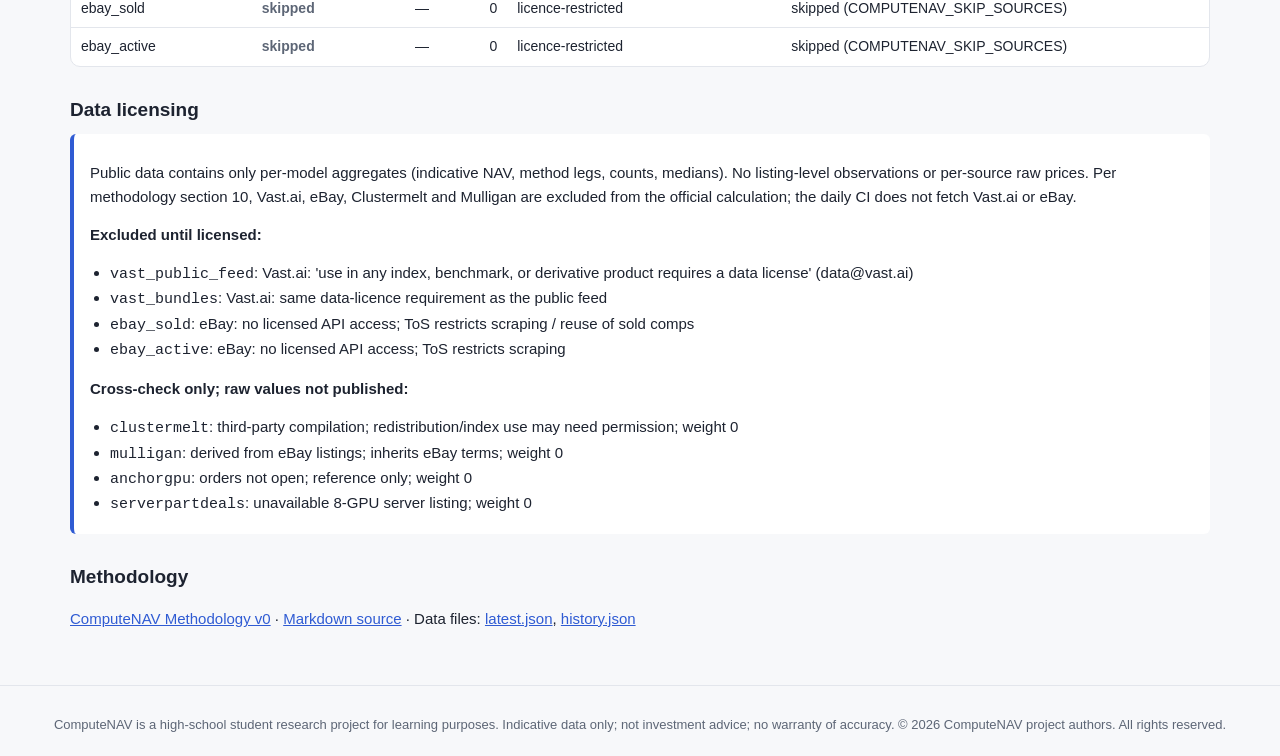
==== commit 9730866a: "Sync upstream publication guards; export stale fields; restore 11/23 morning history Copy run_daily." ====
--- a/docs/index.html
+++ b/docs/index.html
@@ -71,6 +71,6 @@
 <footer>
   <p>ComputeNAV is a high-school student research project for learning purposes. Indicative data only; not investment advice; no warranty of accuracy. © 2026 ComputeNAV project authors. All rights reserved.</p>
 </footer>
-<script src="assets/app.js?v=202611171220"></script>
+<script src="assets/app.js?v=20261124guard"></script>
 </body>
 </html>
--- a/docs/assets/style.css
+++ b/docs/assets/style.css
@@ -37,3 +37,8 @@
 a{color:var(--accent)}
 #breakdown td:last-child{min-width:220px}
 td.num .skip{white-space:normal;display:inline-block;max-width:9em;text-align:right}
+
+.badge.stale{display:inline-block;margin-left:8px;vertical-align:middle;background:var(--warnbg);border:1px solid #f0b54a;color:var(--warn);font-weight:700;border-radius:999px;padding:2px 10px;font-size:12px;letter-spacing:.01em}
+.metric .l .badge.stale{margin-left:0;margin-top:6px;display:inline-block}
+.dod{font-size:13px;font-weight:600;margin:4px 0 2px;color:var(--muted);font-variant-numeric:tabular-nums}
+.dod.skipped{font-weight:600;color:var(--warn)}
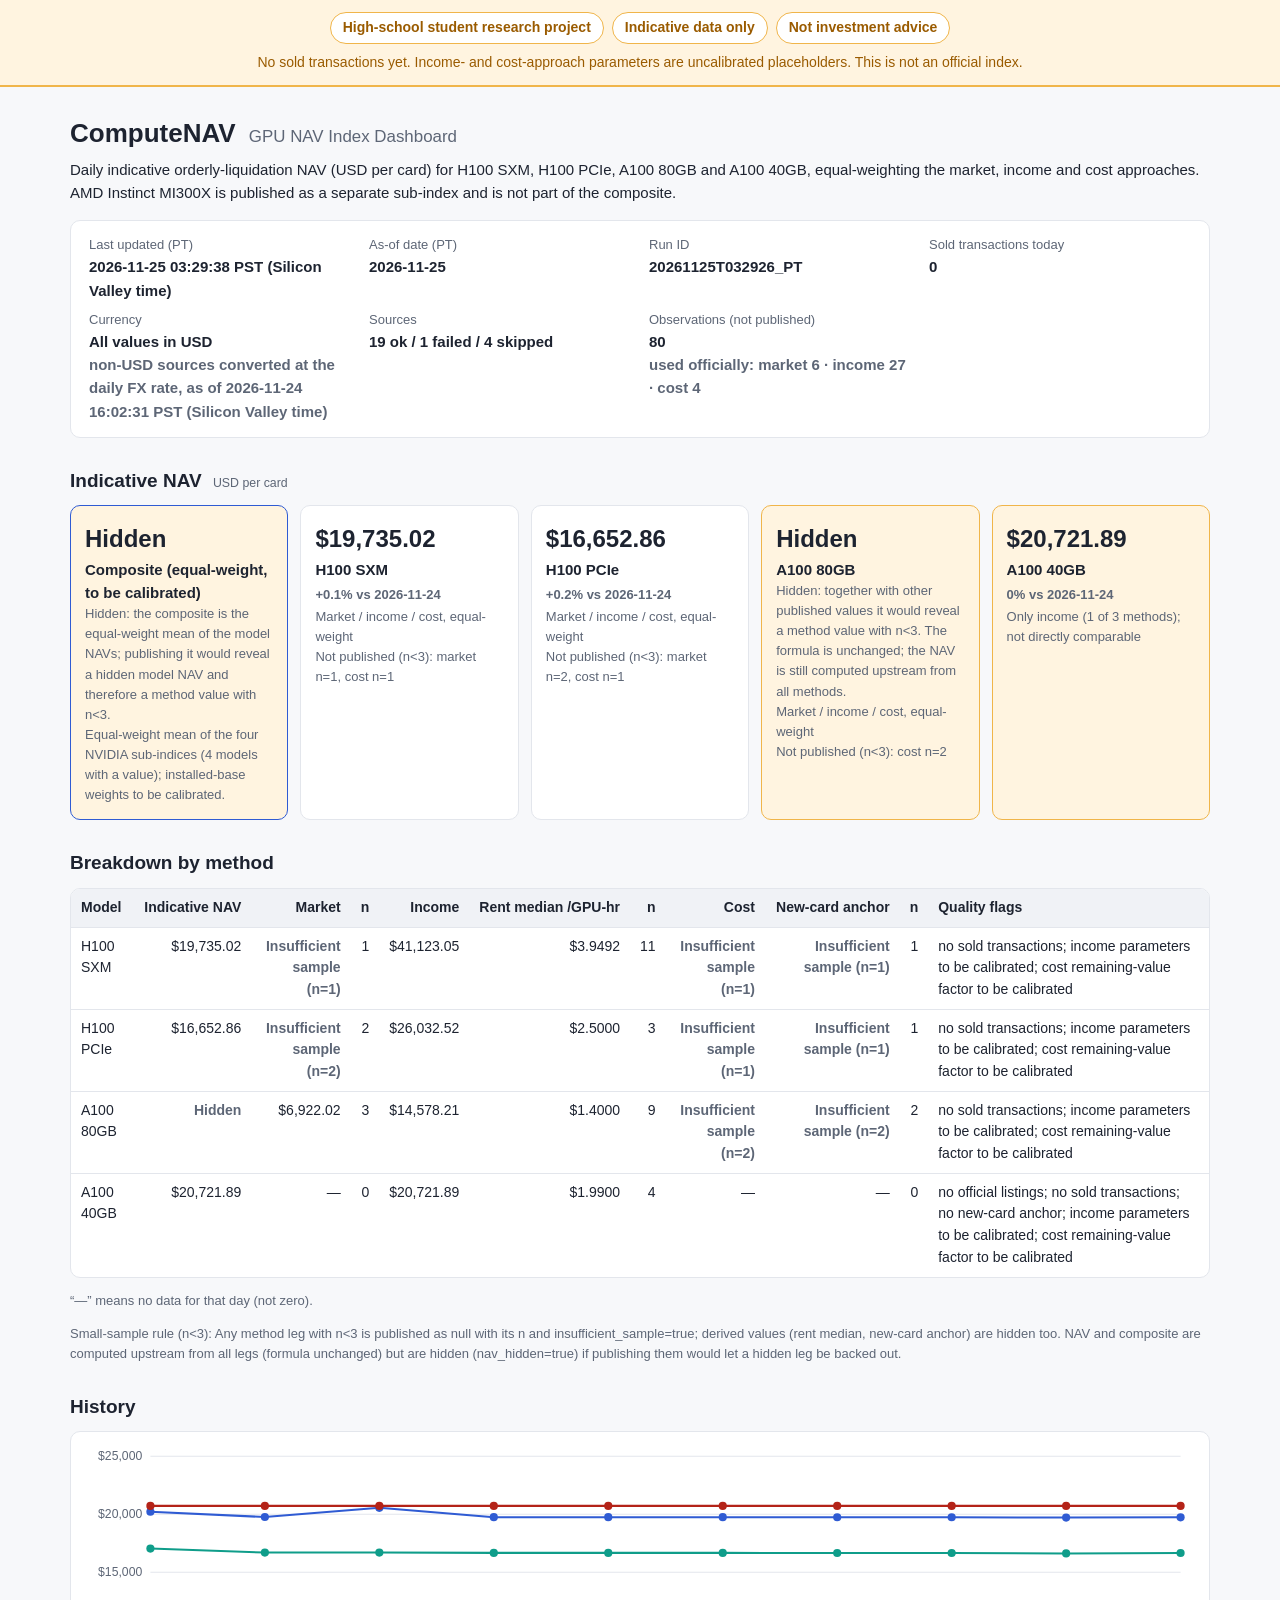
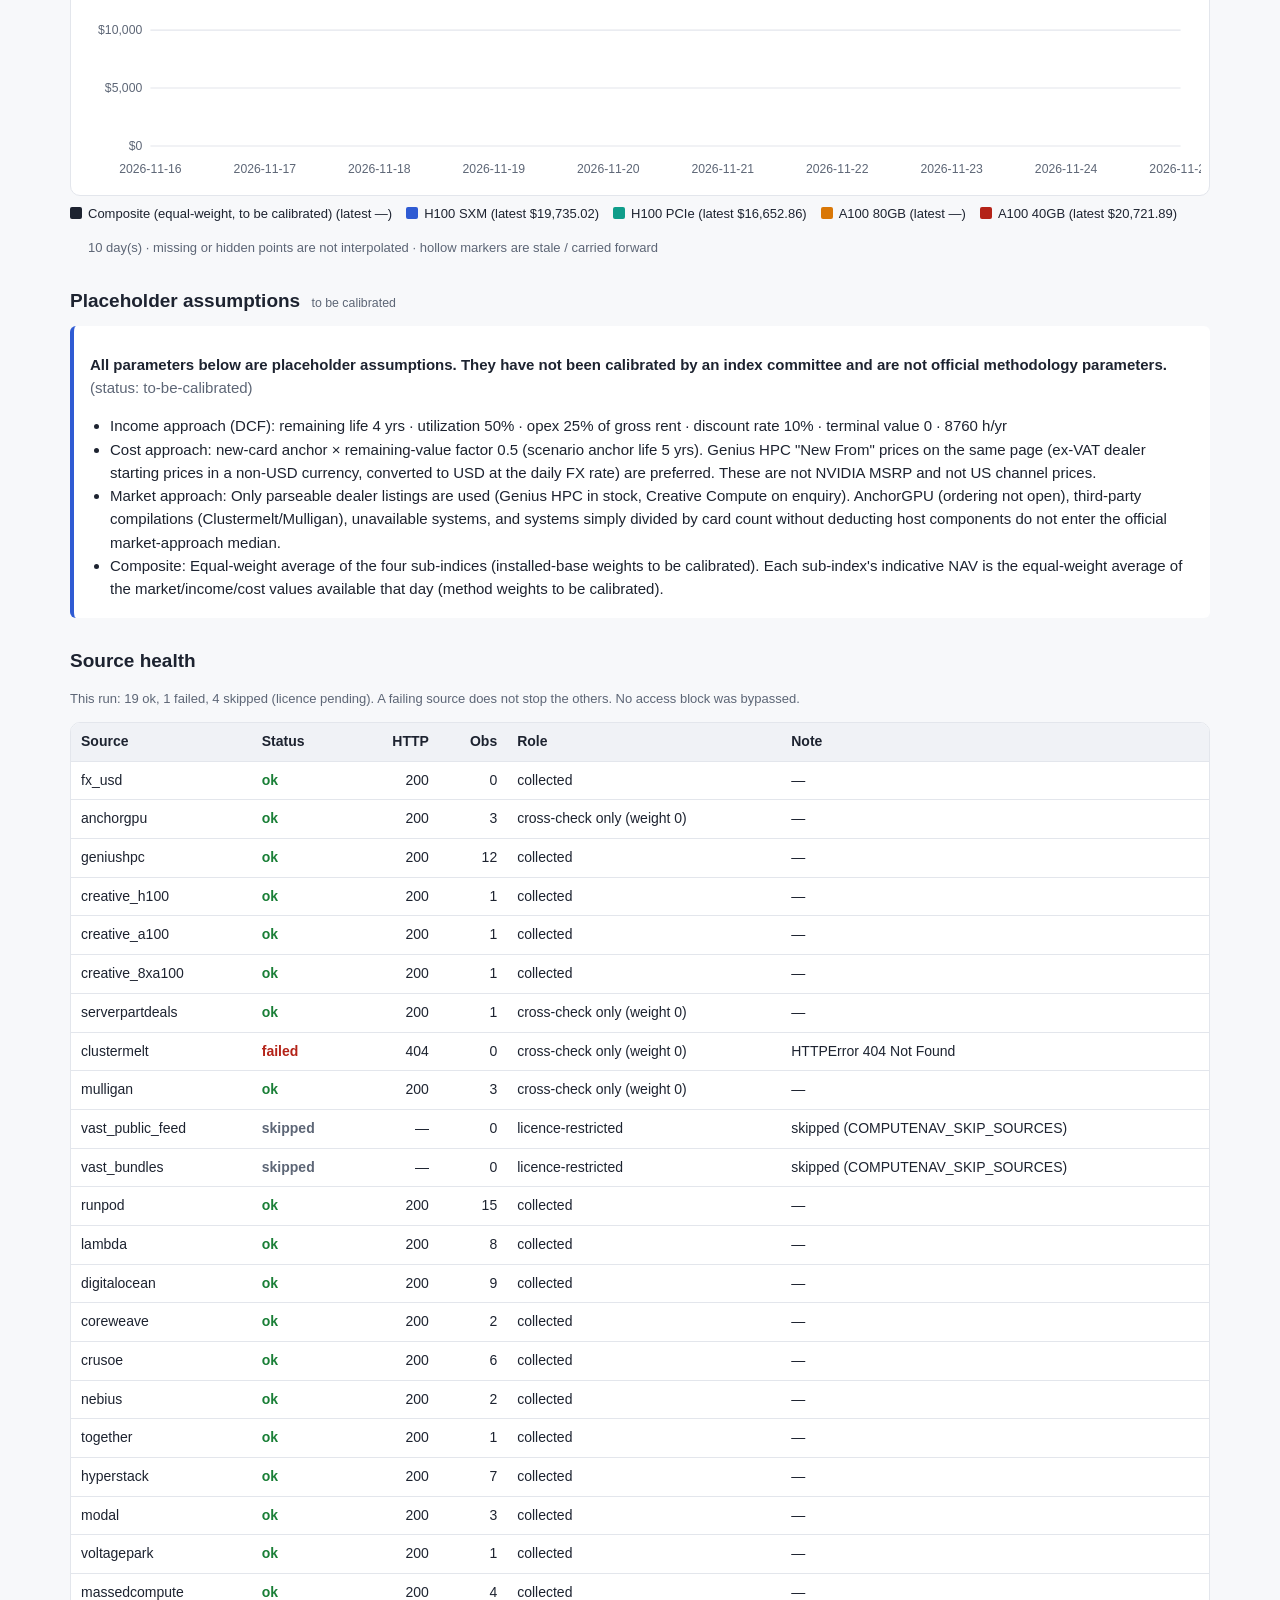
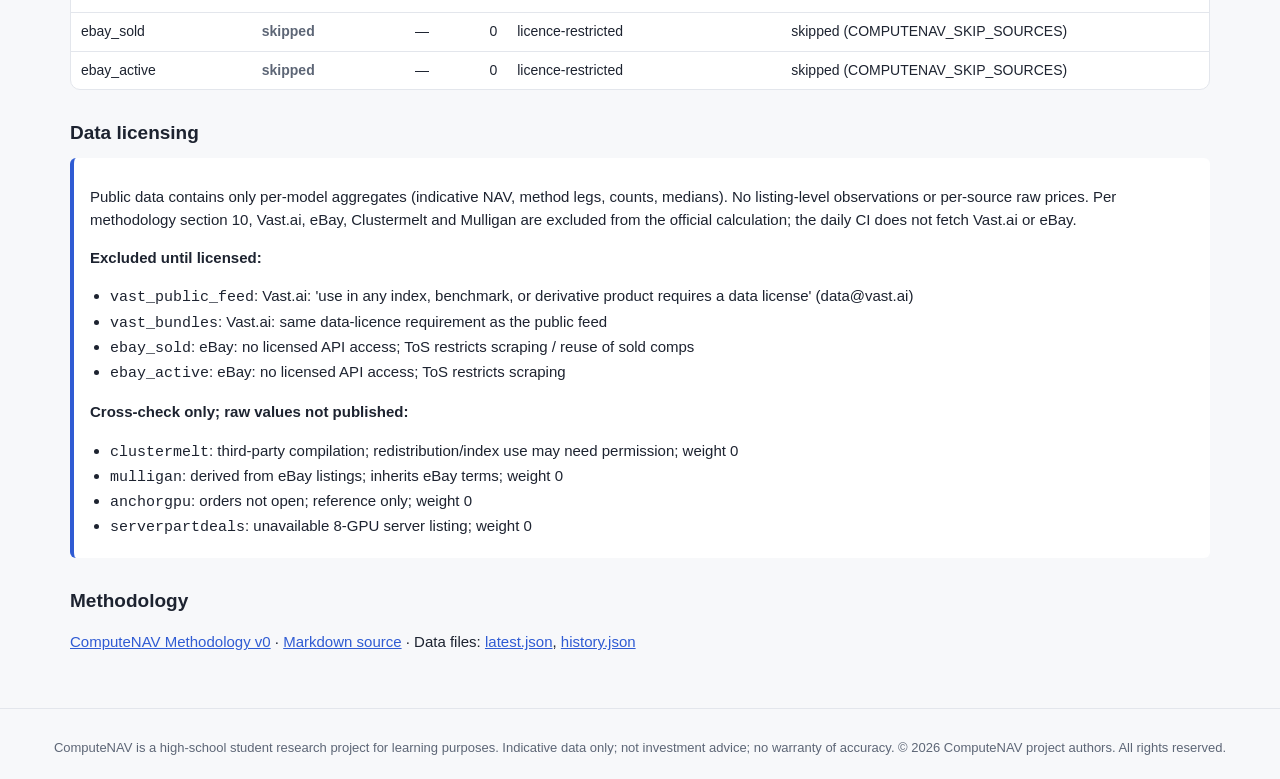
==== commit d72e151b: "Add AMD Instinct MI300X as a separate sub-index (not in composite) - pipeline/run_daily.py: verbatim" ====
--- a/docs/index.html
+++ b/docs/index.html
@@ -4,8 +4,8 @@
 <meta charset="utf-8">
 <meta name="viewport" content="width=device-width, initial-scale=1">
 <title>ComputeNAV · GPU NAV Index Dashboard</title>
-<meta name="description" content="ComputeNAV: indicative NAV for used H100/A100 GPUs. High-school student research project. Indicative data only. Not investment advice.">
-<link rel="stylesheet" href="assets/style.css?v=202611171220">
+<meta name="description" content="ComputeNAV: indicative NAV for used H100/A100 GPUs, plus a separate AMD Instinct MI300X sub-index. High-school student research project. Indicative data only. Not investment advice.">
+<link rel="stylesheet" href="assets/style.css?v=20261125mi300x">
 </head>
 <body>
 <header class="banner" role="note" aria-label="Disclaimer">
@@ -19,7 +19,7 @@
 
 <main>
   <h1>ComputeNAV <small>GPU NAV Index Dashboard</small></h1>
-  <p class="lede">Daily indicative orderly-liquidation NAV (USD per card) for H100 SXM, H100 PCIe, A100 80GB and A100 40GB, equal-weighting the market, income and cost approaches.</p>
+  <p class="lede">Daily indicative orderly-liquidation NAV (USD per card) for H100 SXM, H100 PCIe, A100 80GB and A100 40GB, equal-weighting the market, income and cost approaches. AMD Instinct MI300X is published as a separate sub-index and is not part of the composite.</p>
 
   <div id="error" class="error" hidden></div>
 
@@ -30,6 +30,12 @@
   <section>
     <h2>Indicative NAV <small>USD per card</small></h2>
     <div id="metrics" class="metrics"></div>
+  </section>
+
+  <section hidden>
+    <h2>AMD Instinct MI300X <small>separate sub-index, not in composite</small></h2>
+    <div id="subindices" class="metrics subs"></div>
+    <p class="note">Methods with fewer than 3 observations are not published, and the NAV is hidden whenever it would let a hidden method value be backed out. Income-approach parameters are placeholder assumptions to be calibrated. High-school student research project; indicative data only; not investment advice.</p>
   </section>
 
   <section>
@@ -71,6 +77,6 @@
 <footer>
   <p>ComputeNAV is a high-school student research project for learning purposes. Indicative data only; not investment advice; no warranty of accuracy. © 2026 ComputeNAV project authors. All rights reserved.</p>
 </footer>
-<script src="assets/app.js?v=20261124guard"></script>
+<script src="assets/app.js?v=20261125mi300x"></script>
 </body>
 </html>
--- a/docs/assets/style.css
+++ b/docs/assets/style.css
@@ -42,3 +42,10 @@
 .metric .l .badge.stale{margin-left:0;margin-top:6px;display:inline-block}
 .dod{font-size:13px;font-weight:600;margin:4px 0 2px;color:var(--muted);font-variant-numeric:tabular-nums}
 .dod.skipped{font-weight:600;color:var(--warn)}
+.metrics.subs{grid-template-columns:repeat(auto-fit,minmax(320px,560px))}
+.metric.sub{border-color:#7c3aed}
+.metric .v small{font-size:13px;font-weight:400;color:var(--muted)}
+table.legs{width:100%;border-collapse:collapse;margin:8px 0;font-size:14px}
+table.legs th{text-align:left;font-weight:600;padding:4px 8px 4px 0;vertical-align:top;white-space:nowrap}
+table.legs td{padding:4px 0;font-variant-numeric:tabular-nums}
+.badge.calib{background:#fff4e0;color:#9a5b00;border:1px solid #f0b54a;border-radius:4px;padding:0 5px;font-size:12px;white-space:nowrap}
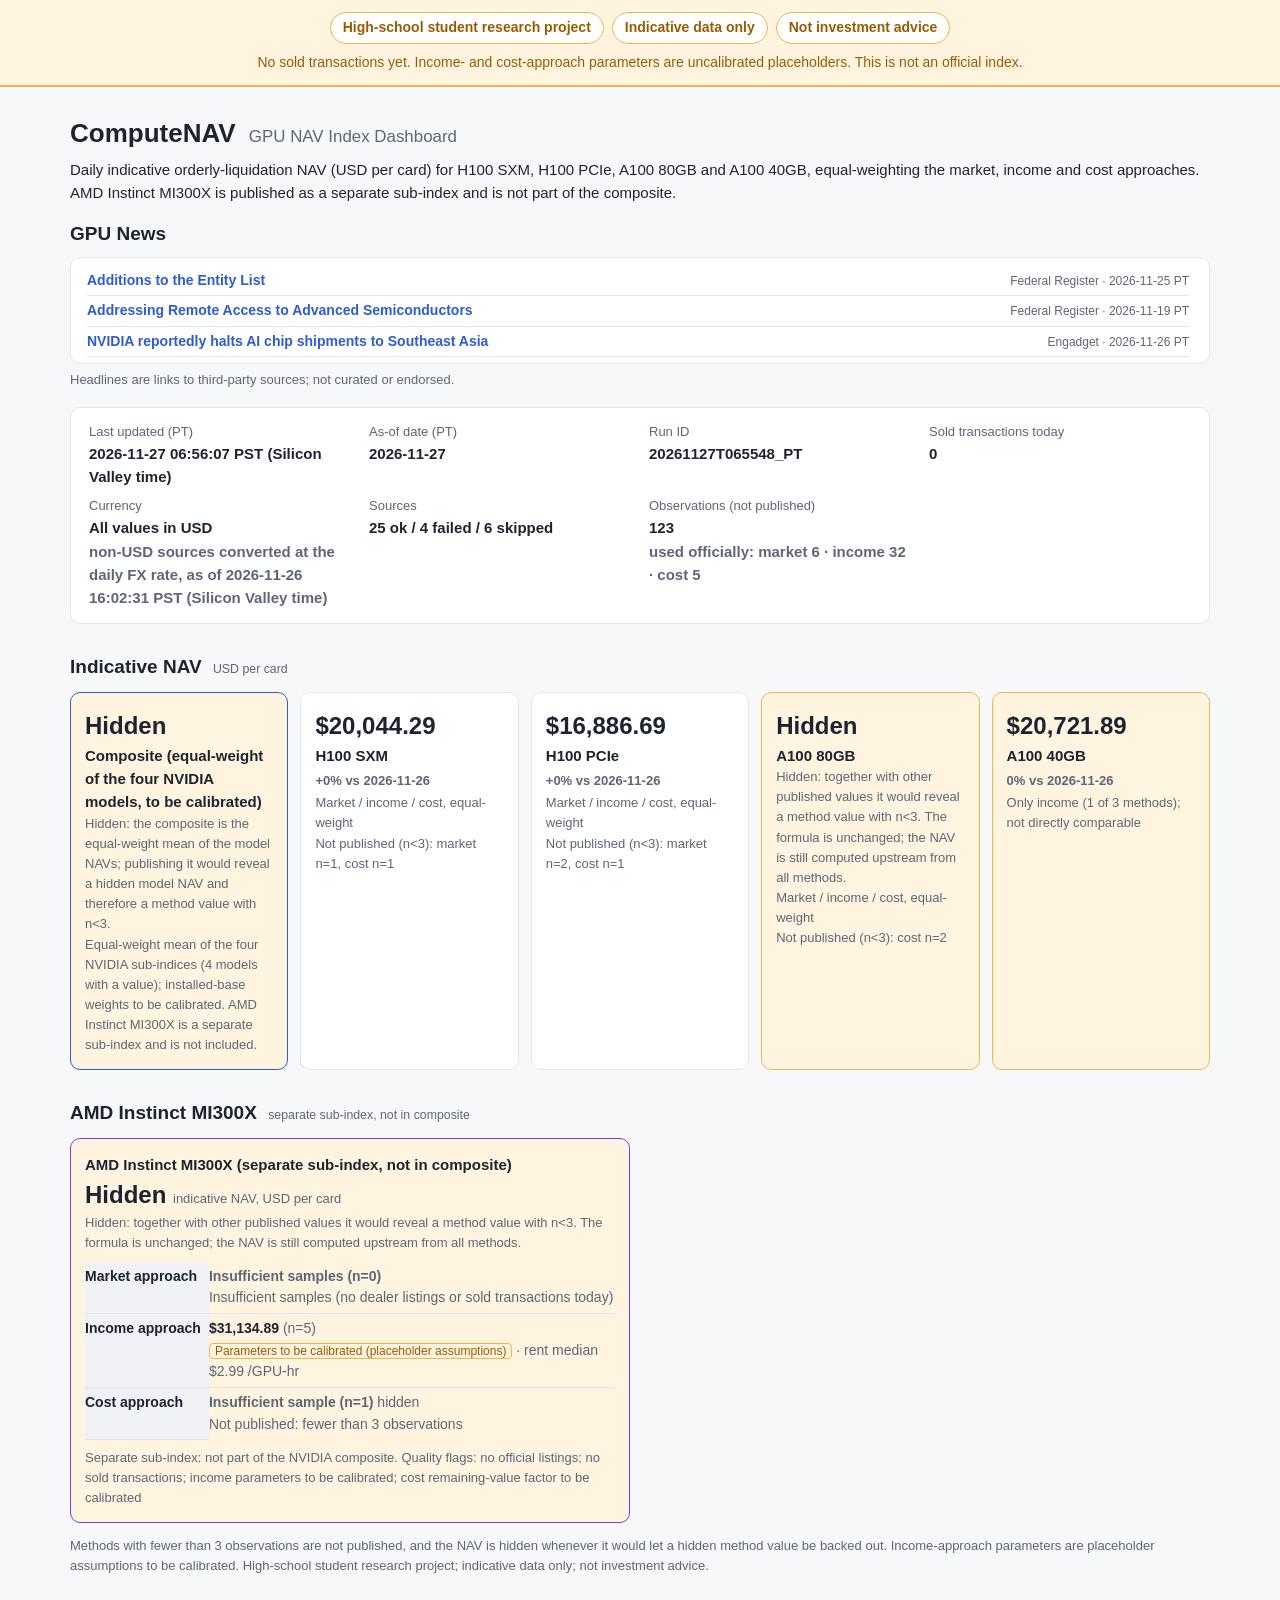
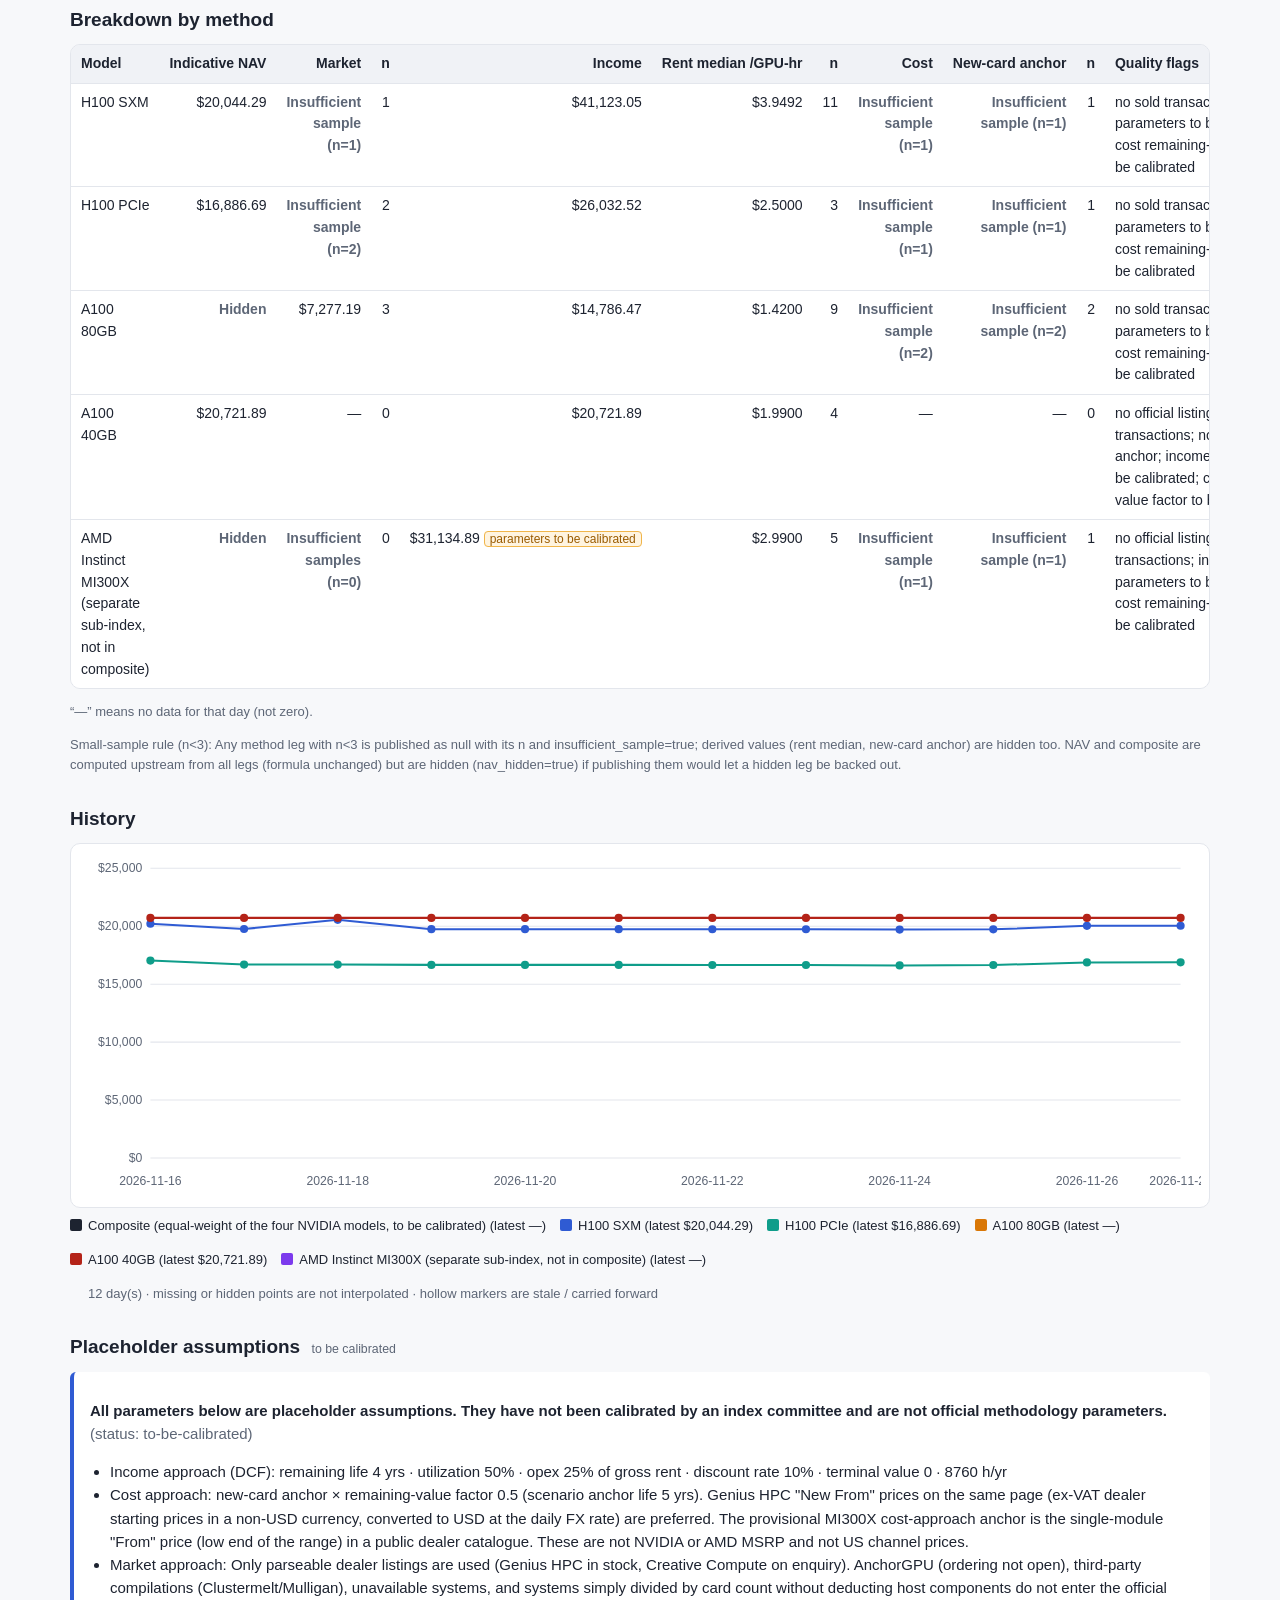
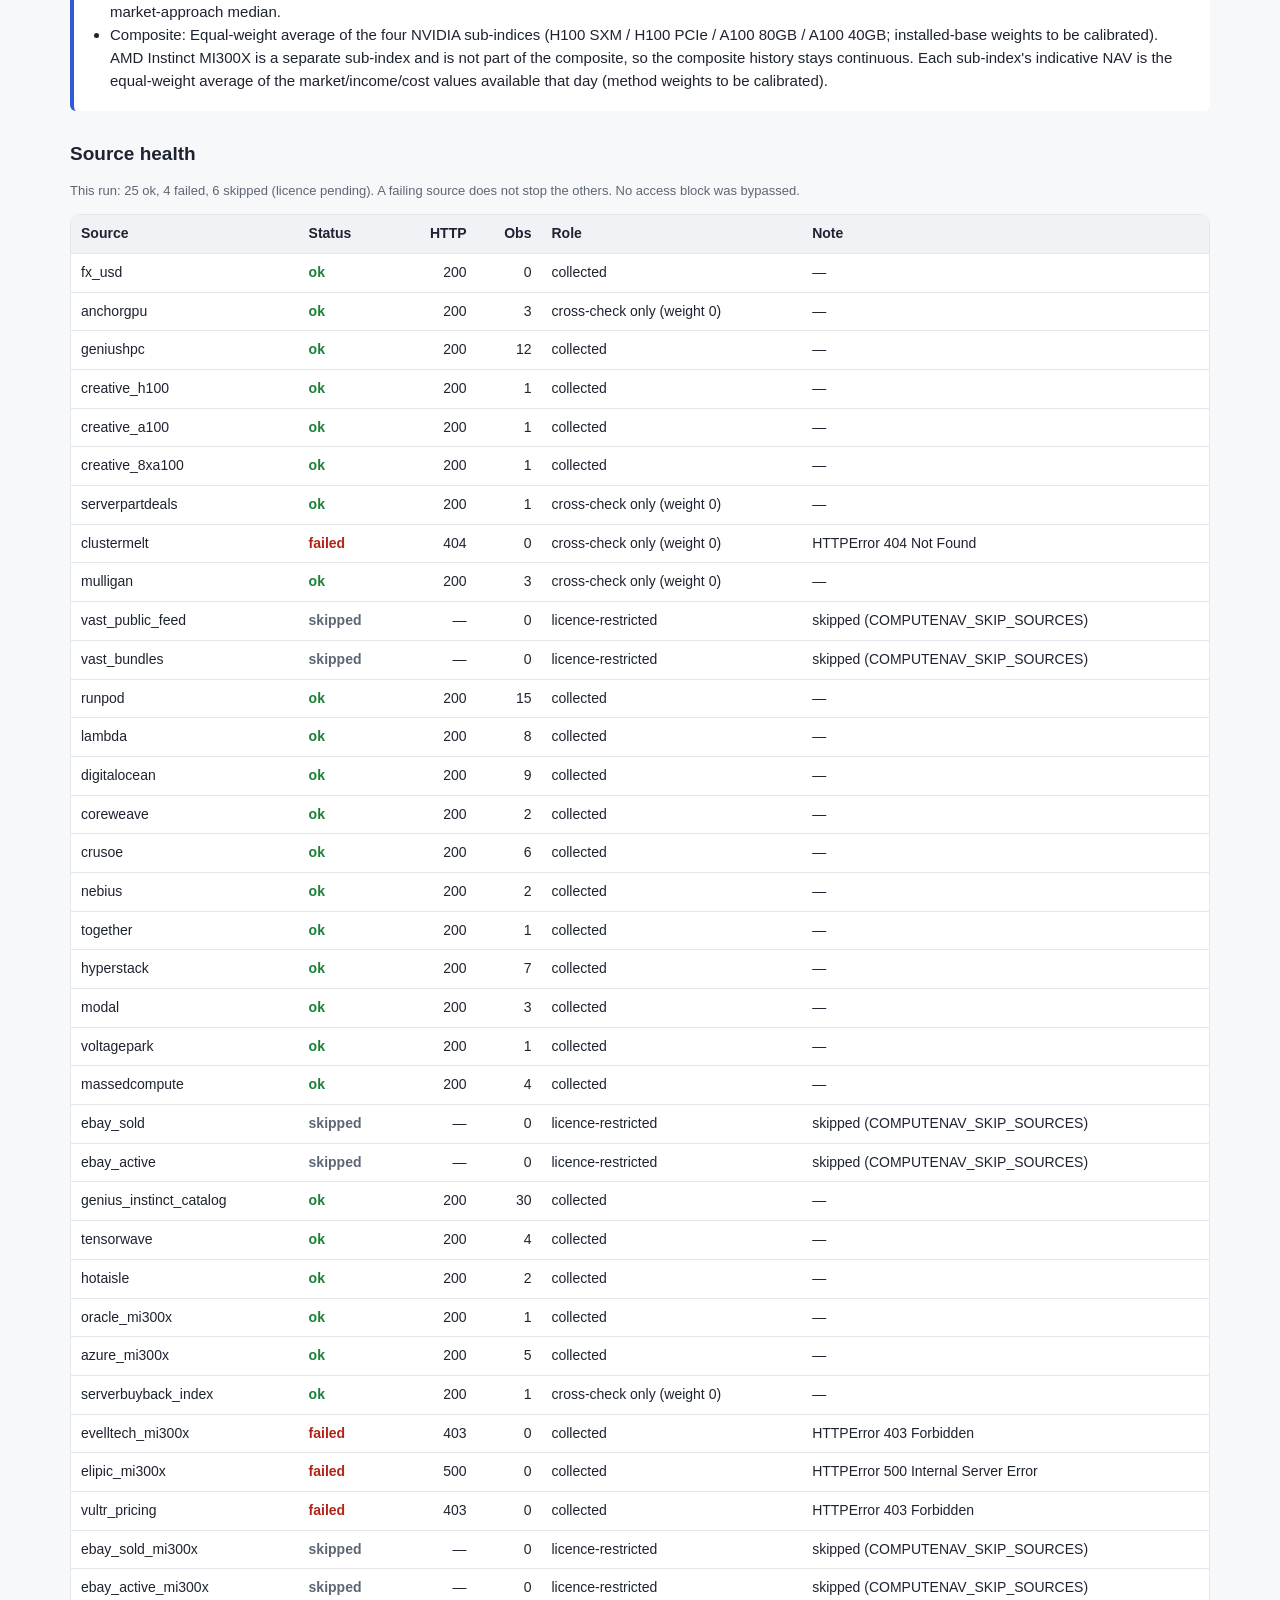
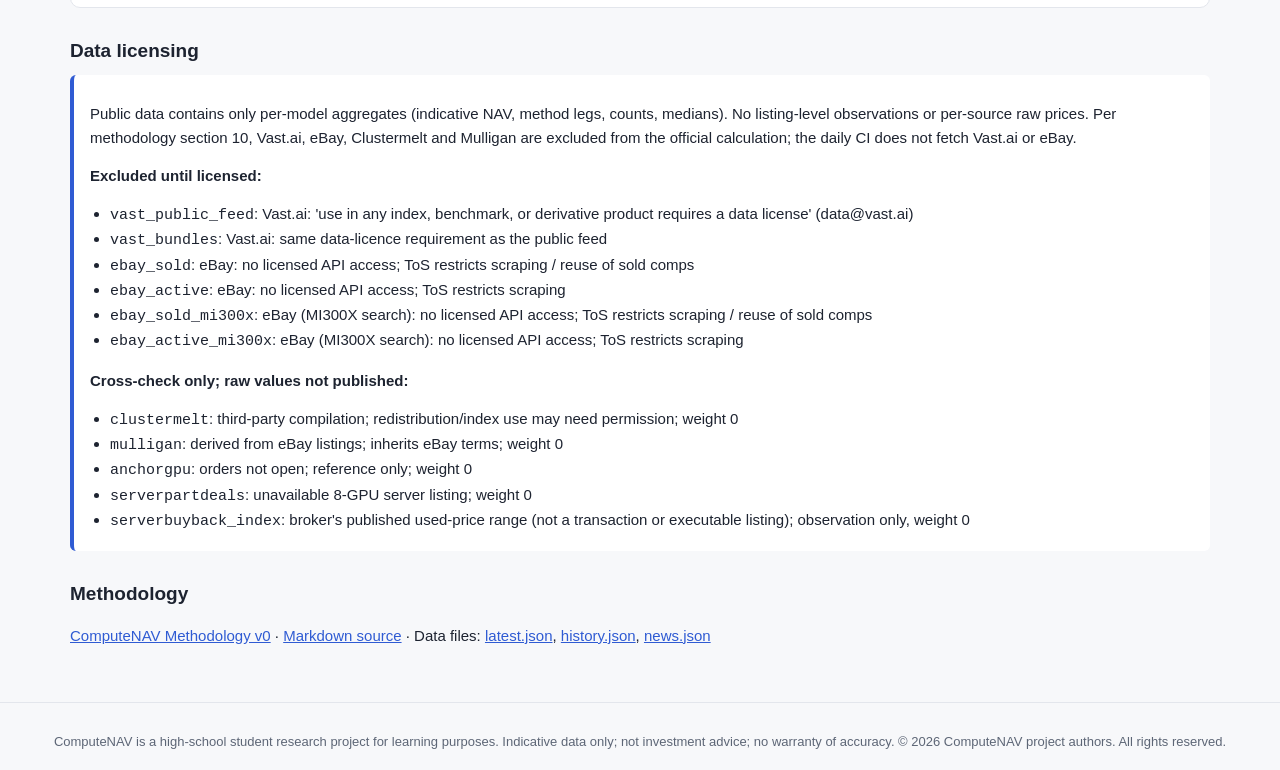
==== commit a348e2f0: "Add a GPU News row to the dashboard Daily headlines from public RSS/Atom feeds and official Federal " ====
--- a/docs/index.html
+++ b/docs/index.html
@@ -5,7 +5,7 @@
 <meta name="viewport" content="width=device-width, initial-scale=1">
 <title>ComputeNAV · GPU NAV Index Dashboard</title>
 <meta name="description" content="ComputeNAV: indicative NAV for used H100/A100 GPUs, plus a separate AMD Instinct MI300X sub-index. High-school student research project. Indicative data only. Not investment advice.">
-<link rel="stylesheet" href="assets/style.css?v=20261125mi300x">
+<link rel="stylesheet" href="assets/style.css?v=20261127news">
 </head>
 <body>
 <header class="banner" role="note" aria-label="Disclaimer">
@@ -20,6 +20,12 @@
 <main>
   <h1>ComputeNAV <small>GPU NAV Index Dashboard</small></h1>
   <p class="lede">Daily indicative orderly-liquidation NAV (USD per card) for H100 SXM, H100 PCIe, A100 80GB and A100 40GB, equal-weighting the market, income and cost approaches. AMD Instinct MI300X is published as a separate sub-index and is not part of the composite.</p>
+
+  <section id="news-section" class="news-section" hidden>
+    <h2>GPU News</h2>
+    <ul id="news" class="news"></ul>
+    <p class="note">Headlines are links to third-party sources; not curated or endorsed.</p>
+  </section>
 
   <div id="error" class="error" hidden></div>
 
@@ -70,13 +76,13 @@
   <section>
     <h2>Methodology</h2>
     <p><a href="methodology.html">ComputeNAV Methodology v0</a> · <a href="methodology.md">Markdown source</a> ·
-      Data files: <a href="data/latest.json">latest.json</a>, <a href="data/history.json">history.json</a></p>
+      Data files: <a href="data/latest.json">latest.json</a>, <a href="data/history.json">history.json</a>, <a href="data/news.json">news.json</a></p>
   </section>
 </main>
 
 <footer>
   <p>ComputeNAV is a high-school student research project for learning purposes. Indicative data only; not investment advice; no warranty of accuracy. © 2026 ComputeNAV project authors. All rights reserved.</p>
 </footer>
-<script src="assets/app.js?v=20261125mi300x"></script>
+<script src="assets/app.js?v=20261127news"></script>
 </body>
 </html>
--- a/docs/assets/style.css
+++ b/docs/assets/style.css
@@ -49,3 +49,22 @@
 table.legs th{text-align:left;font-weight:600;padding:4px 8px 4px 0;vertical-align:top;white-space:nowrap}
 table.legs td{padding:4px 0;font-variant-numeric:tabular-nums}
 .badge.calib{background:#fff4e0;color:#9a5b00;border:1px solid #f0b54a;border-radius:4px;padding:0 5px;font-size:12px;white-space:nowrap}
+
+.news-section{margin:14px 0 0}
+.news-section h2{margin:0 0 8px}
+/* Show 3 rows; remaining items scroll inside the box. 1.4em line + 5px*2 padding + 1px rule. */
+.news{list-style:none;margin:0;padding:8px 10px 8px 16px;background:var(--card);border:1px solid var(--line);border-radius:10px;font-size:14px;line-height:1.4;max-height:calc(16px + 3 * (1.4em + 11px));overflow-x:hidden;overflow-y:auto;scrollbar-gutter:stable;-webkit-overflow-scrolling:touch;overscroll-behavior:contain;scrollbar-width:thin;scrollbar-color:#8b93a1 #f0f2f6}
+.news::-webkit-scrollbar{width:10px}
+.news::-webkit-scrollbar-track{background:#f0f2f6;border-radius:8px}
+.news::-webkit-scrollbar-thumb{background:#c5cad3;border-radius:8px;border:2px solid #f0f2f6}
+.news::-webkit-scrollbar-thumb:hover{background:#8b93a1}
+.news li{display:flex;flex-wrap:nowrap;align-items:baseline;gap:0 10px;padding:5px 0;border-bottom:1px solid var(--line);line-height:1.4}
+.news li:last-child{border-bottom:0}
+.news a{font-weight:550;text-decoration:none;flex:1 1 auto;min-width:0;overflow:hidden;text-overflow:ellipsis;white-space:nowrap}
+.news a:hover{text-decoration:underline}
+.news-meta{color:var(--muted);font-size:12px;white-space:nowrap;margin-left:auto;flex:0 0 auto}
+.news-section .note{margin:6px 0 0}
+@media (pointer:coarse){
+  .news{scrollbar-width:auto}
+  .news::-webkit-scrollbar{width:12px}
+}
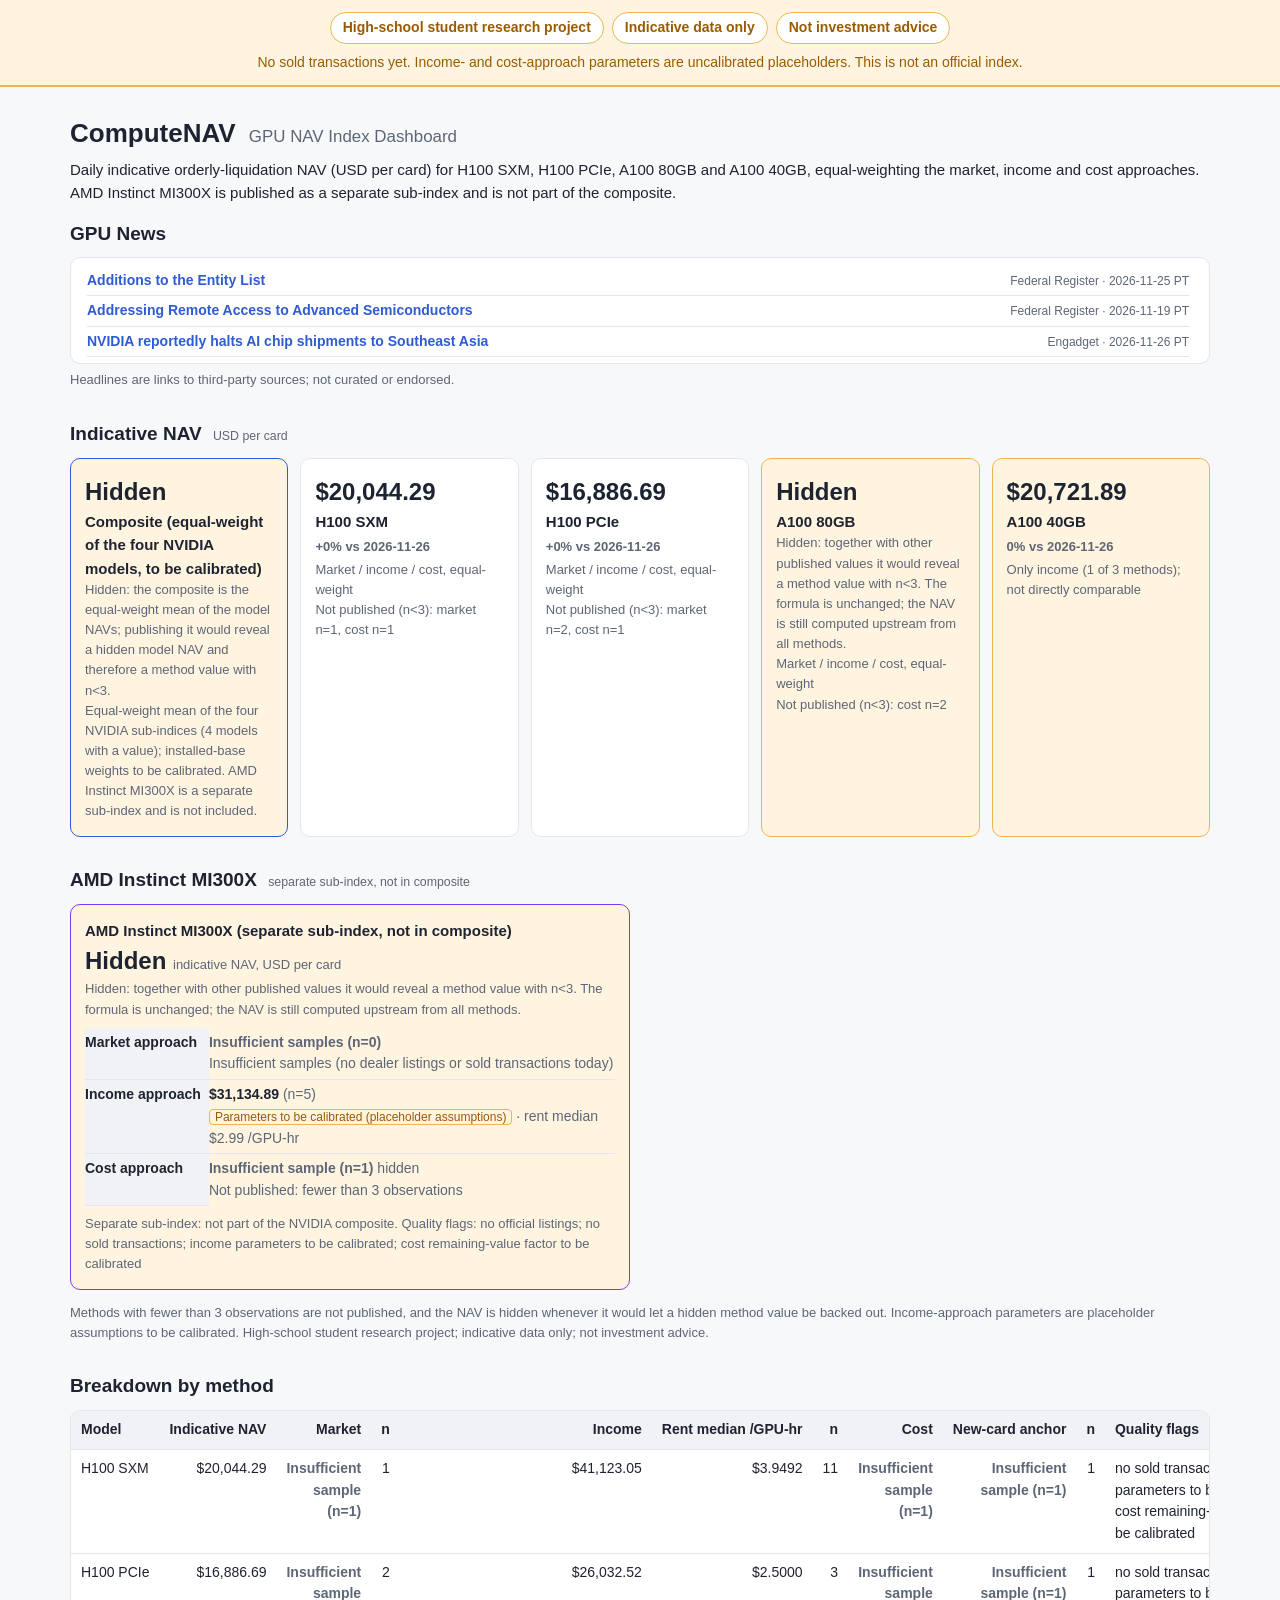
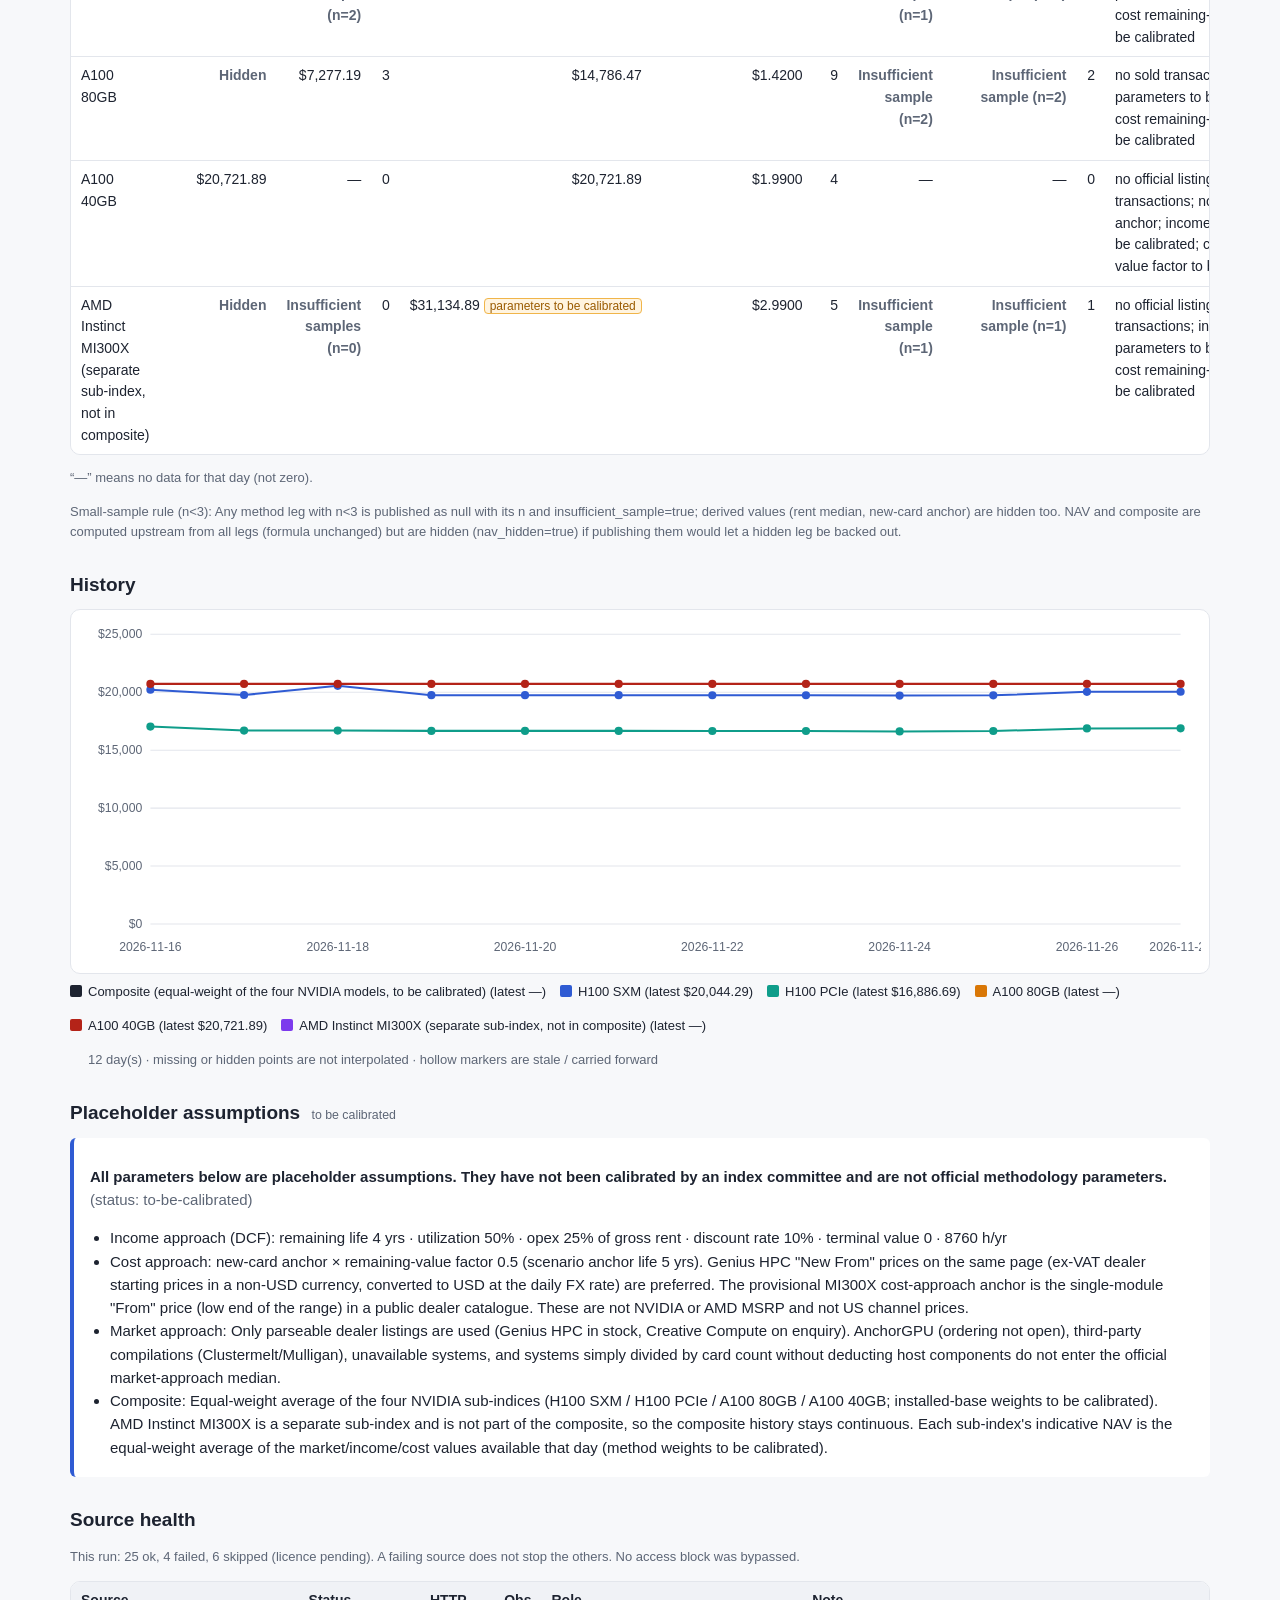
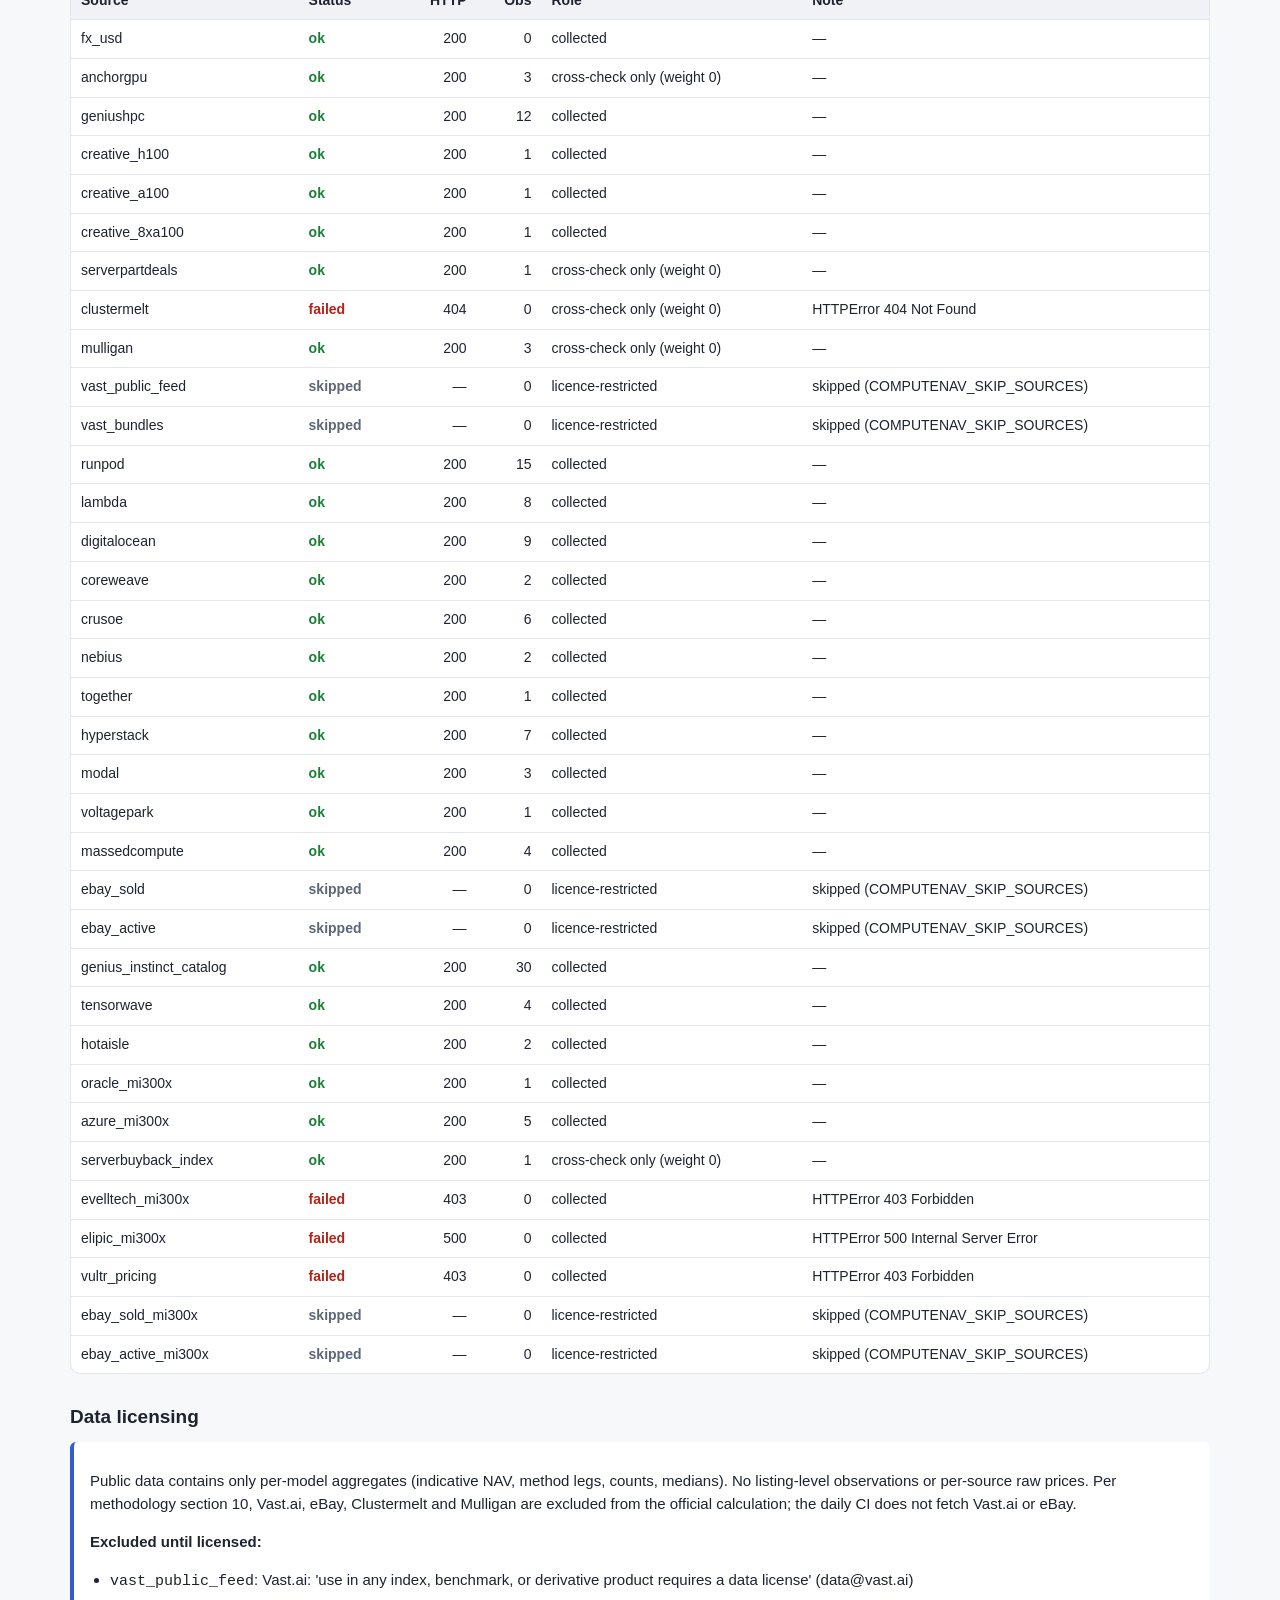
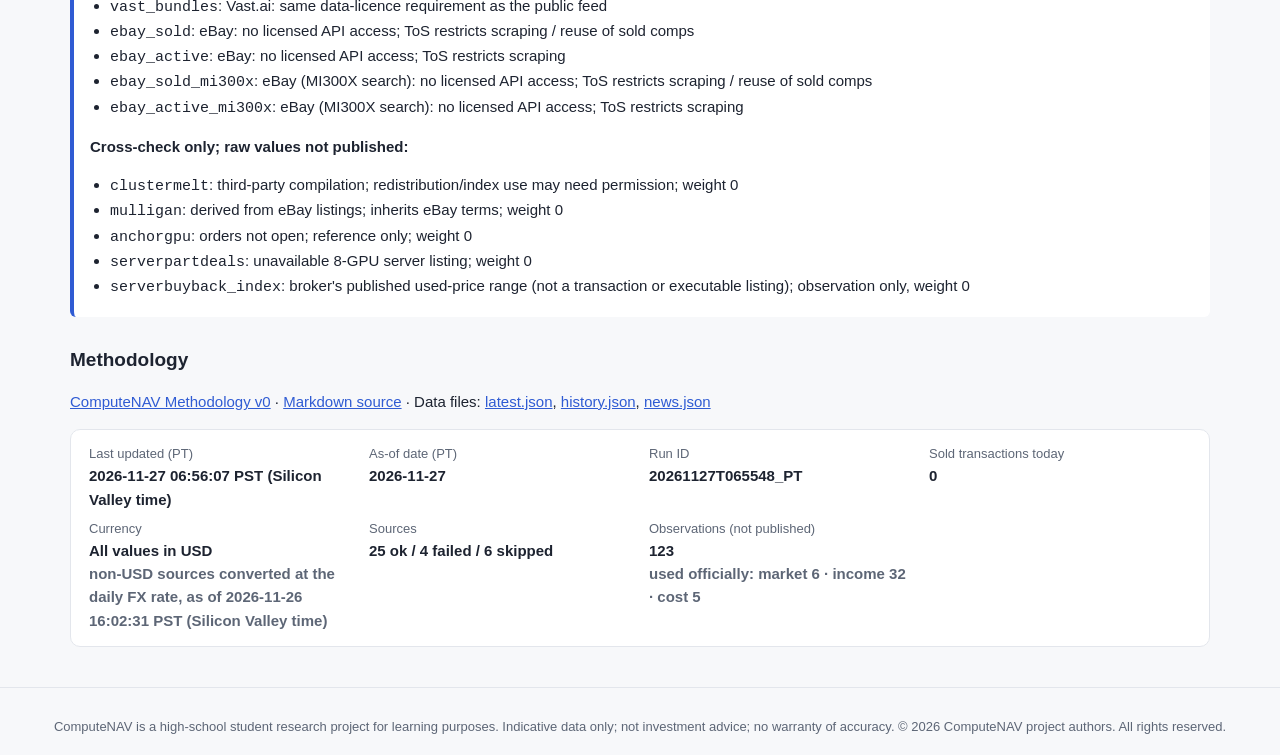
==== commit b47d2ac8: "Move the run-metadata panel to the bottom of the dashboard Keep the same card content and styling; p" ====
--- a/docs/index.html
+++ b/docs/index.html
@@ -28,10 +28,6 @@
   </section>
 
   <div id="error" class="error" hidden></div>
-
-  <section>
-    <dl id="props" class="props"></dl>
-  </section>
 
   <section>
     <h2>Indicative NAV <small>USD per card</small></h2>
@@ -78,6 +74,10 @@
     <p><a href="methodology.html">ComputeNAV Methodology v0</a> · <a href="methodology.md">Markdown source</a> ·
       Data files: <a href="data/latest.json">latest.json</a>, <a href="data/history.json">history.json</a>, <a href="data/news.json">news.json</a></p>
   </section>
+
+  <section>
+    <dl id="props" class="props"></dl>
+  </section>
 </main>
 
 <footer>
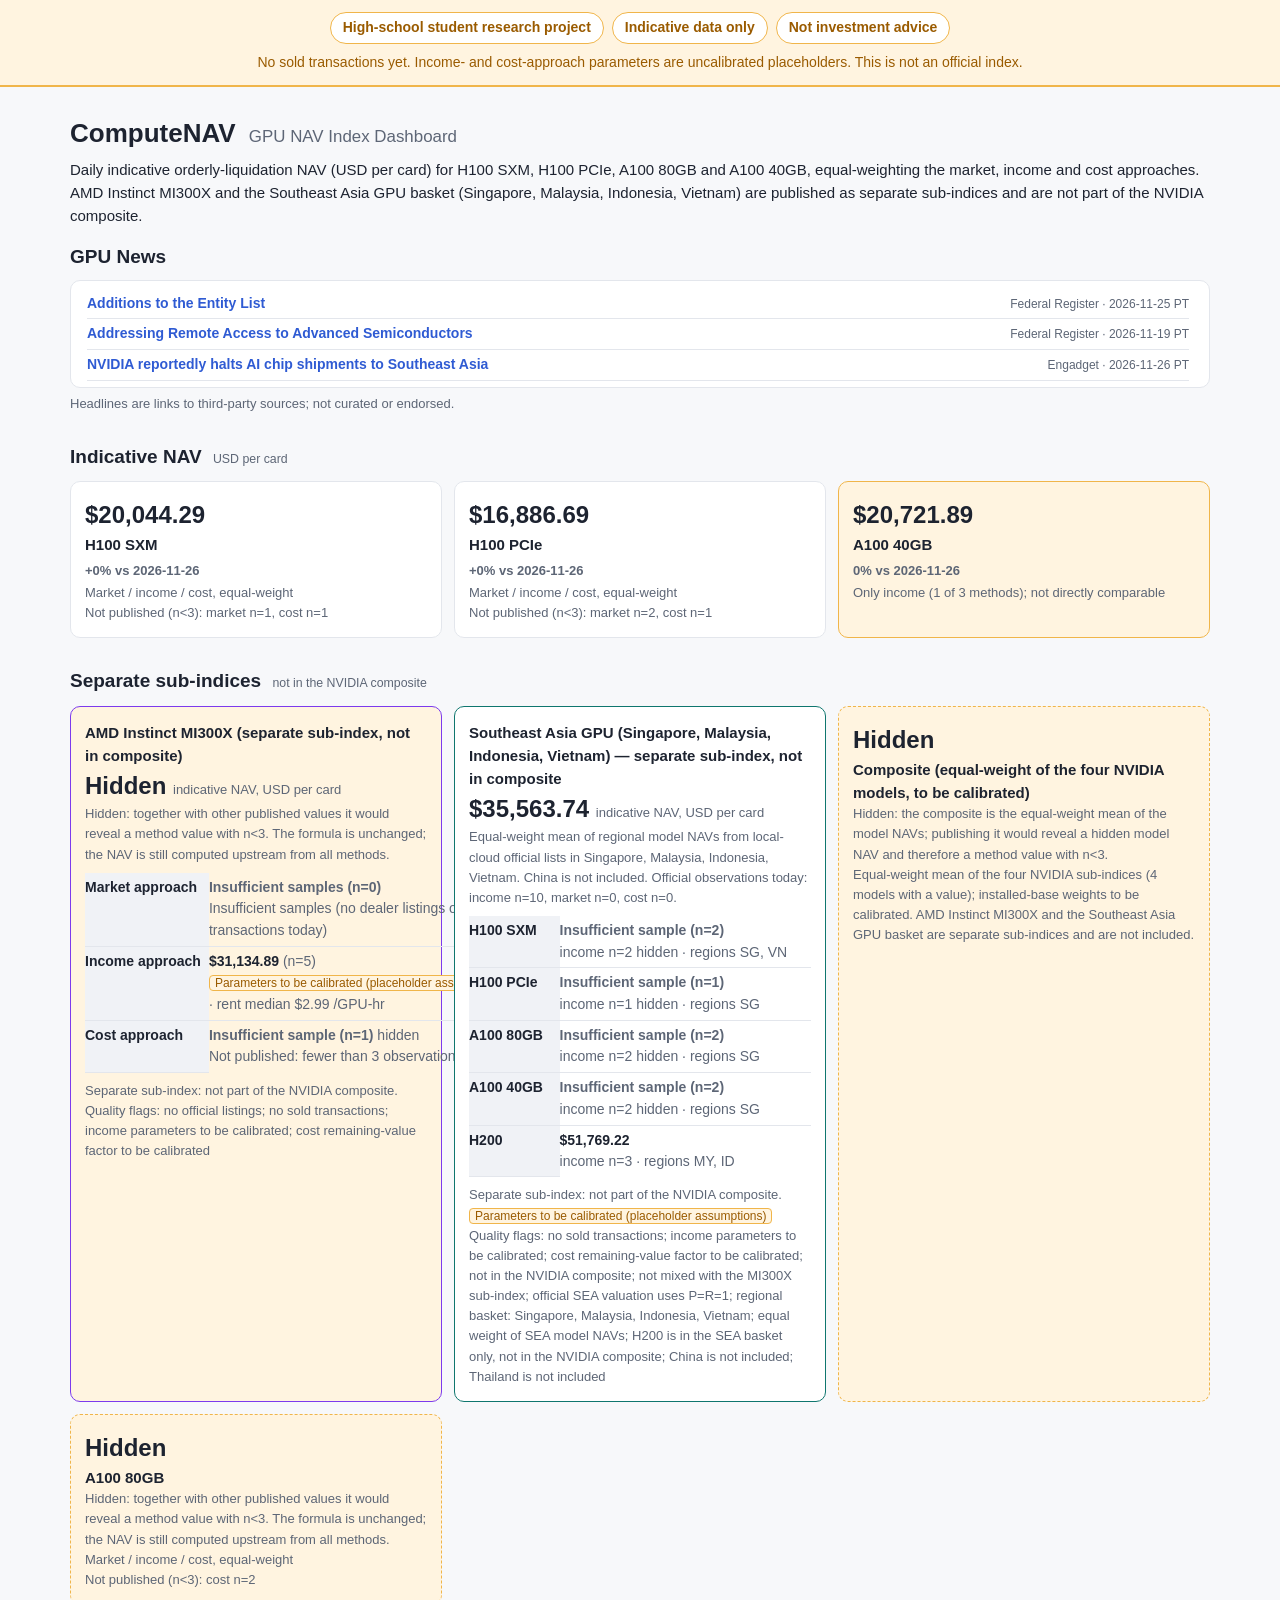
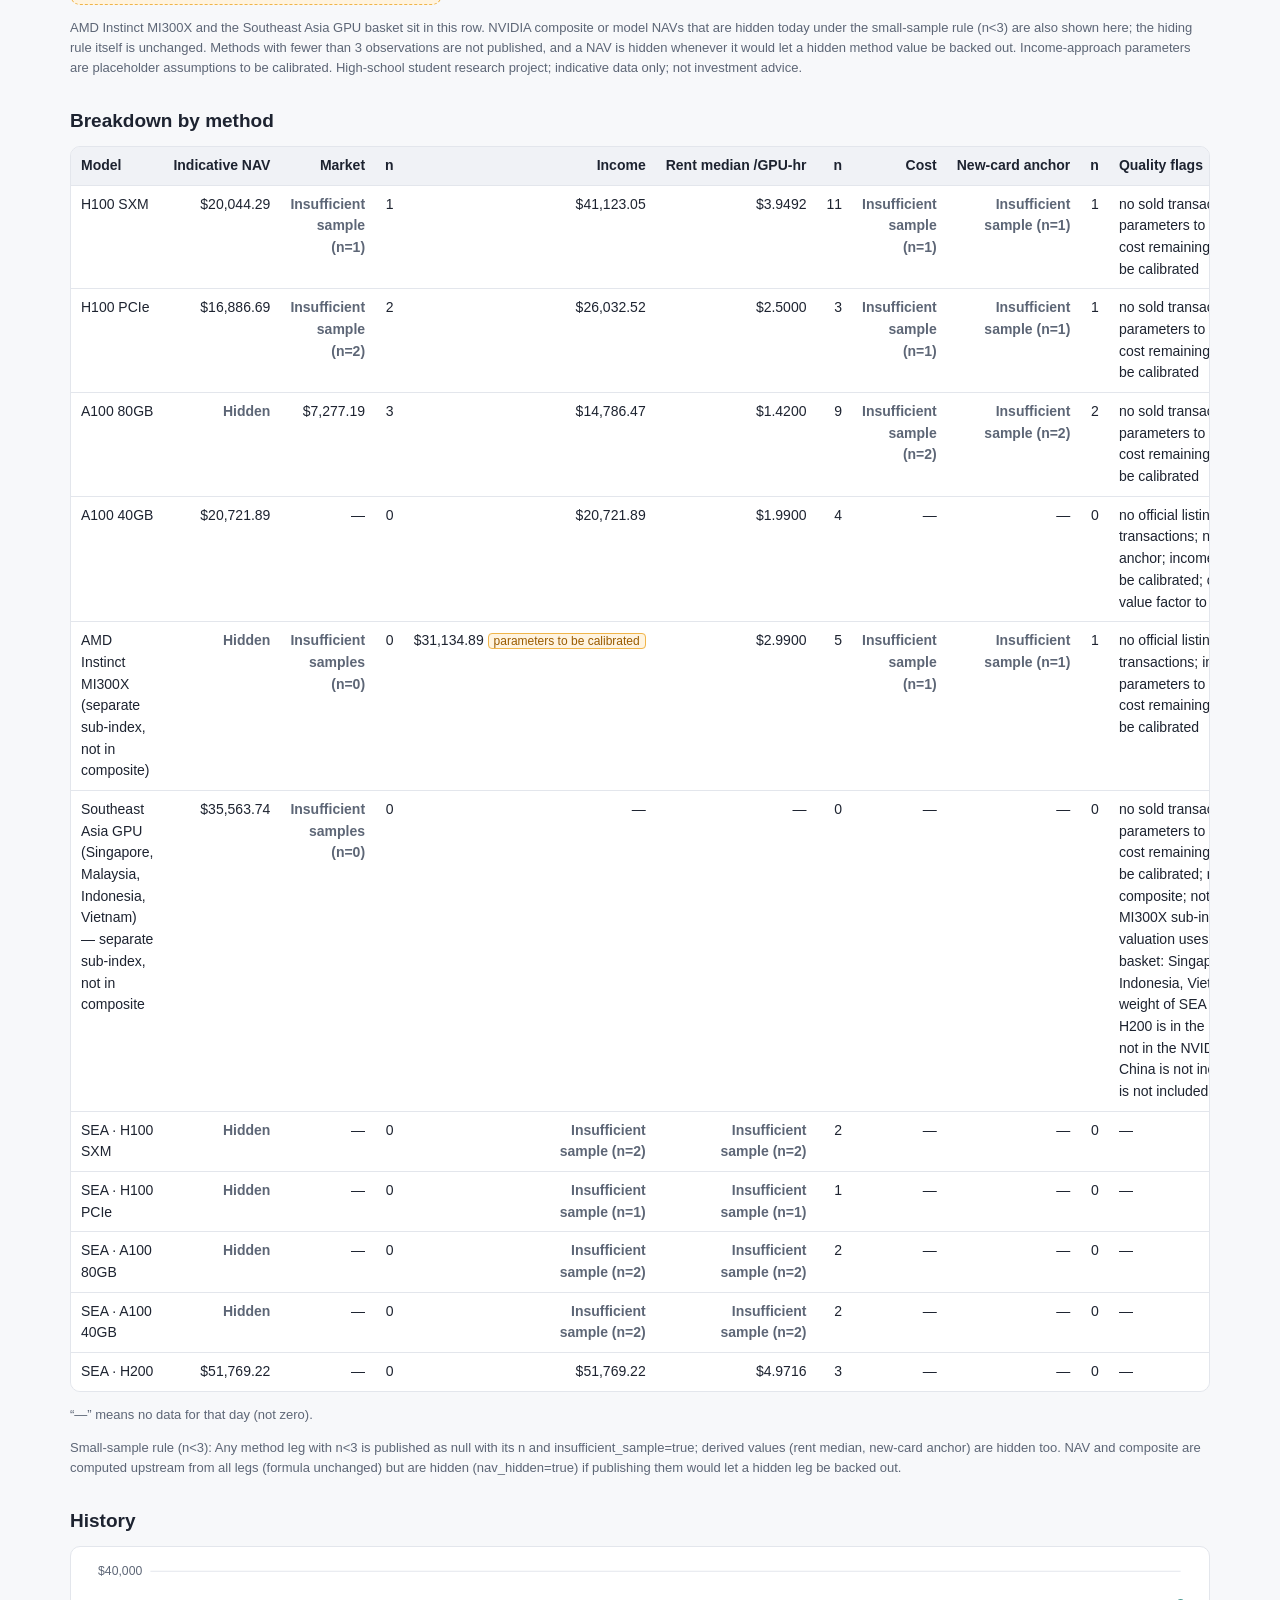
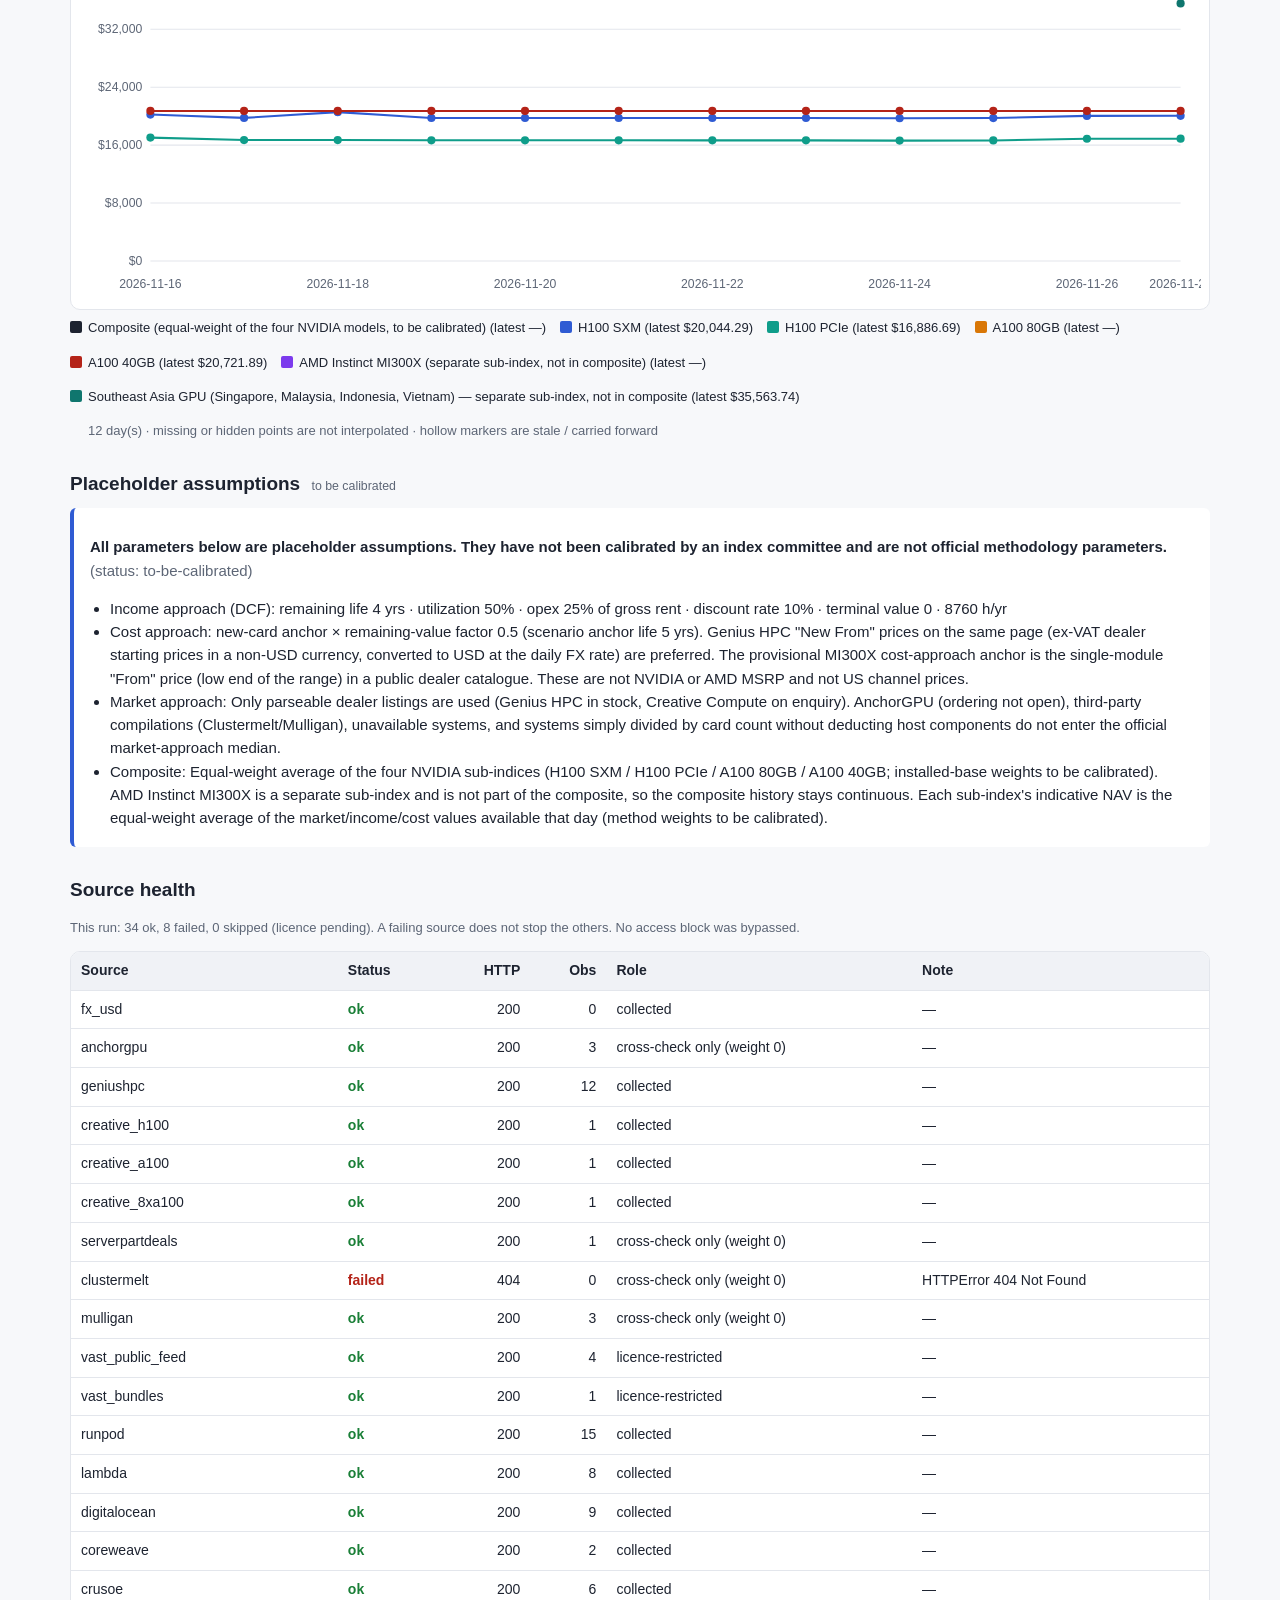
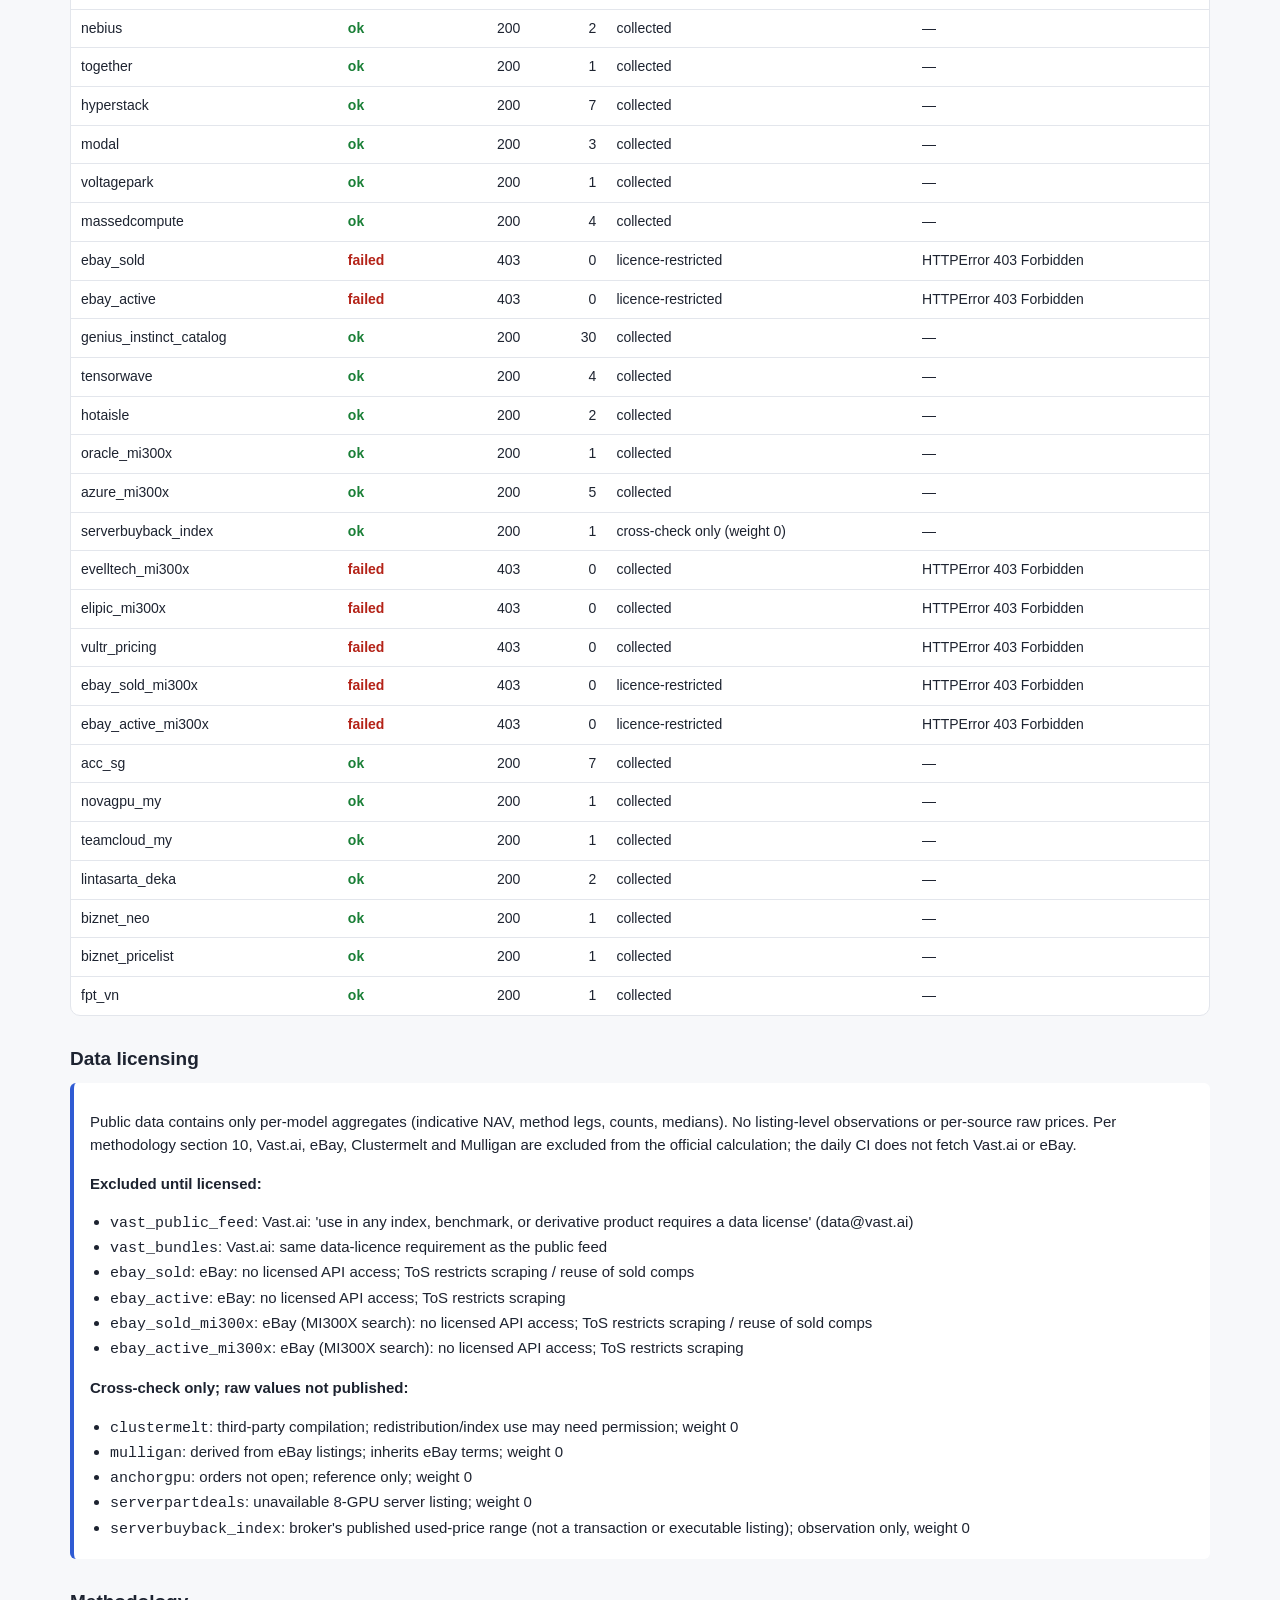
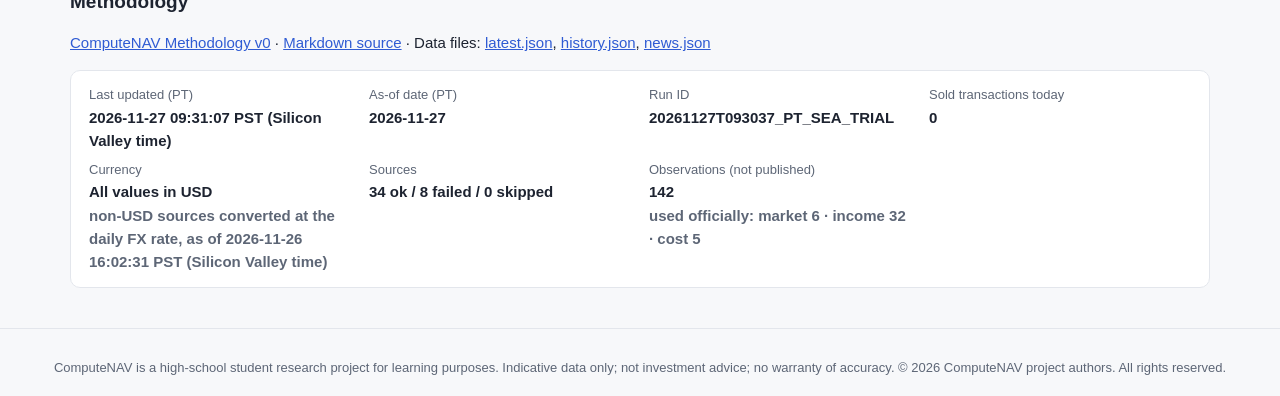
==== commit acfb0237: "Add a Southeast Asia GPU sub-index next to MI300X Publish a separate regional basket for Singapore, " ====
--- a/docs/index.html
+++ b/docs/index.html
@@ -4,8 +4,8 @@
 <meta charset="utf-8">
 <meta name="viewport" content="width=device-width, initial-scale=1">
 <title>ComputeNAV · GPU NAV Index Dashboard</title>
-<meta name="description" content="ComputeNAV: indicative NAV for used H100/A100 GPUs, plus a separate AMD Instinct MI300X sub-index. High-school student research project. Indicative data only. Not investment advice.">
-<link rel="stylesheet" href="assets/style.css?v=20261127news">
+<meta name="description" content="ComputeNAV: indicative NAV for used H100/A100 GPUs, plus separate AMD Instinct MI300X and Southeast Asia GPU sub-indices. High-school student research project. Indicative data only. Not investment advice.">
+<link rel="stylesheet" href="assets/style.css?v=20261127sea">
 </head>
 <body>
 <header class="banner" role="note" aria-label="Disclaimer">
@@ -19,7 +19,7 @@
 
 <main>
   <h1>ComputeNAV <small>GPU NAV Index Dashboard</small></h1>
-  <p class="lede">Daily indicative orderly-liquidation NAV (USD per card) for H100 SXM, H100 PCIe, A100 80GB and A100 40GB, equal-weighting the market, income and cost approaches. AMD Instinct MI300X is published as a separate sub-index and is not part of the composite.</p>
+  <p class="lede">Daily indicative orderly-liquidation NAV (USD per card) for H100 SXM, H100 PCIe, A100 80GB and A100 40GB, equal-weighting the market, income and cost approaches. AMD Instinct MI300X and the Southeast Asia GPU basket (Singapore, Malaysia, Indonesia, Vietnam) are published as separate sub-indices and are not part of the NVIDIA composite.</p>
 
   <section id="news-section" class="news-section" hidden>
     <h2>GPU News</h2>
@@ -35,9 +35,9 @@
   </section>
 
   <section hidden>
-    <h2>AMD Instinct MI300X <small>separate sub-index, not in composite</small></h2>
+    <h2>Separate sub-indices <small>not in the NVIDIA composite</small></h2>
     <div id="subindices" class="metrics subs"></div>
-    <p class="note">Methods with fewer than 3 observations are not published, and the NAV is hidden whenever it would let a hidden method value be backed out. Income-approach parameters are placeholder assumptions to be calibrated. High-school student research project; indicative data only; not investment advice.</p>
+    <p class="note">AMD Instinct MI300X and the Southeast Asia GPU basket sit in this row. NVIDIA composite or model NAVs that are hidden today under the small-sample rule (n&lt;3) are also shown here; the hiding rule itself is unchanged. Methods with fewer than 3 observations are not published, and a NAV is hidden whenever it would let a hidden method value be backed out. Income-approach parameters are placeholder assumptions to be calibrated. High-school student research project; indicative data only; not investment advice.</p>
   </section>
 
   <section>
@@ -83,6 +83,6 @@
 <footer>
   <p>ComputeNAV is a high-school student research project for learning purposes. Indicative data only; not investment advice; no warranty of accuracy. © 2026 ComputeNAV project authors. All rights reserved.</p>
 </footer>
-<script src="assets/app.js?v=20261127news"></script>
+<script src="assets/app.js?v=20261127sea"></script>
 </body>
 </html>
--- a/docs/assets/style.css
+++ b/docs/assets/style.css
@@ -42,8 +42,10 @@
 .metric .l .badge.stale{margin-left:0;margin-top:6px;display:inline-block}
 .dod{font-size:13px;font-weight:600;margin:4px 0 2px;color:var(--muted);font-variant-numeric:tabular-nums}
 .dod.skipped{font-weight:600;color:var(--warn)}
-.metrics.subs{grid-template-columns:repeat(auto-fit,minmax(320px,560px))}
+.metrics.subs{grid-template-columns:repeat(auto-fit,minmax(280px,1fr))}
 .metric.sub{border-color:#7c3aed}
+.metric.sub.sea{border-color:#0f766e}
+.metric.hidden-print{border-style:dashed}
 .metric .v small{font-size:13px;font-weight:400;color:var(--muted)}
 table.legs{width:100%;border-collapse:collapse;margin:8px 0;font-size:14px}
 table.legs th{text-align:left;font-weight:600;padding:4px 8px 4px 0;vertical-align:top;white-space:nowrap}
